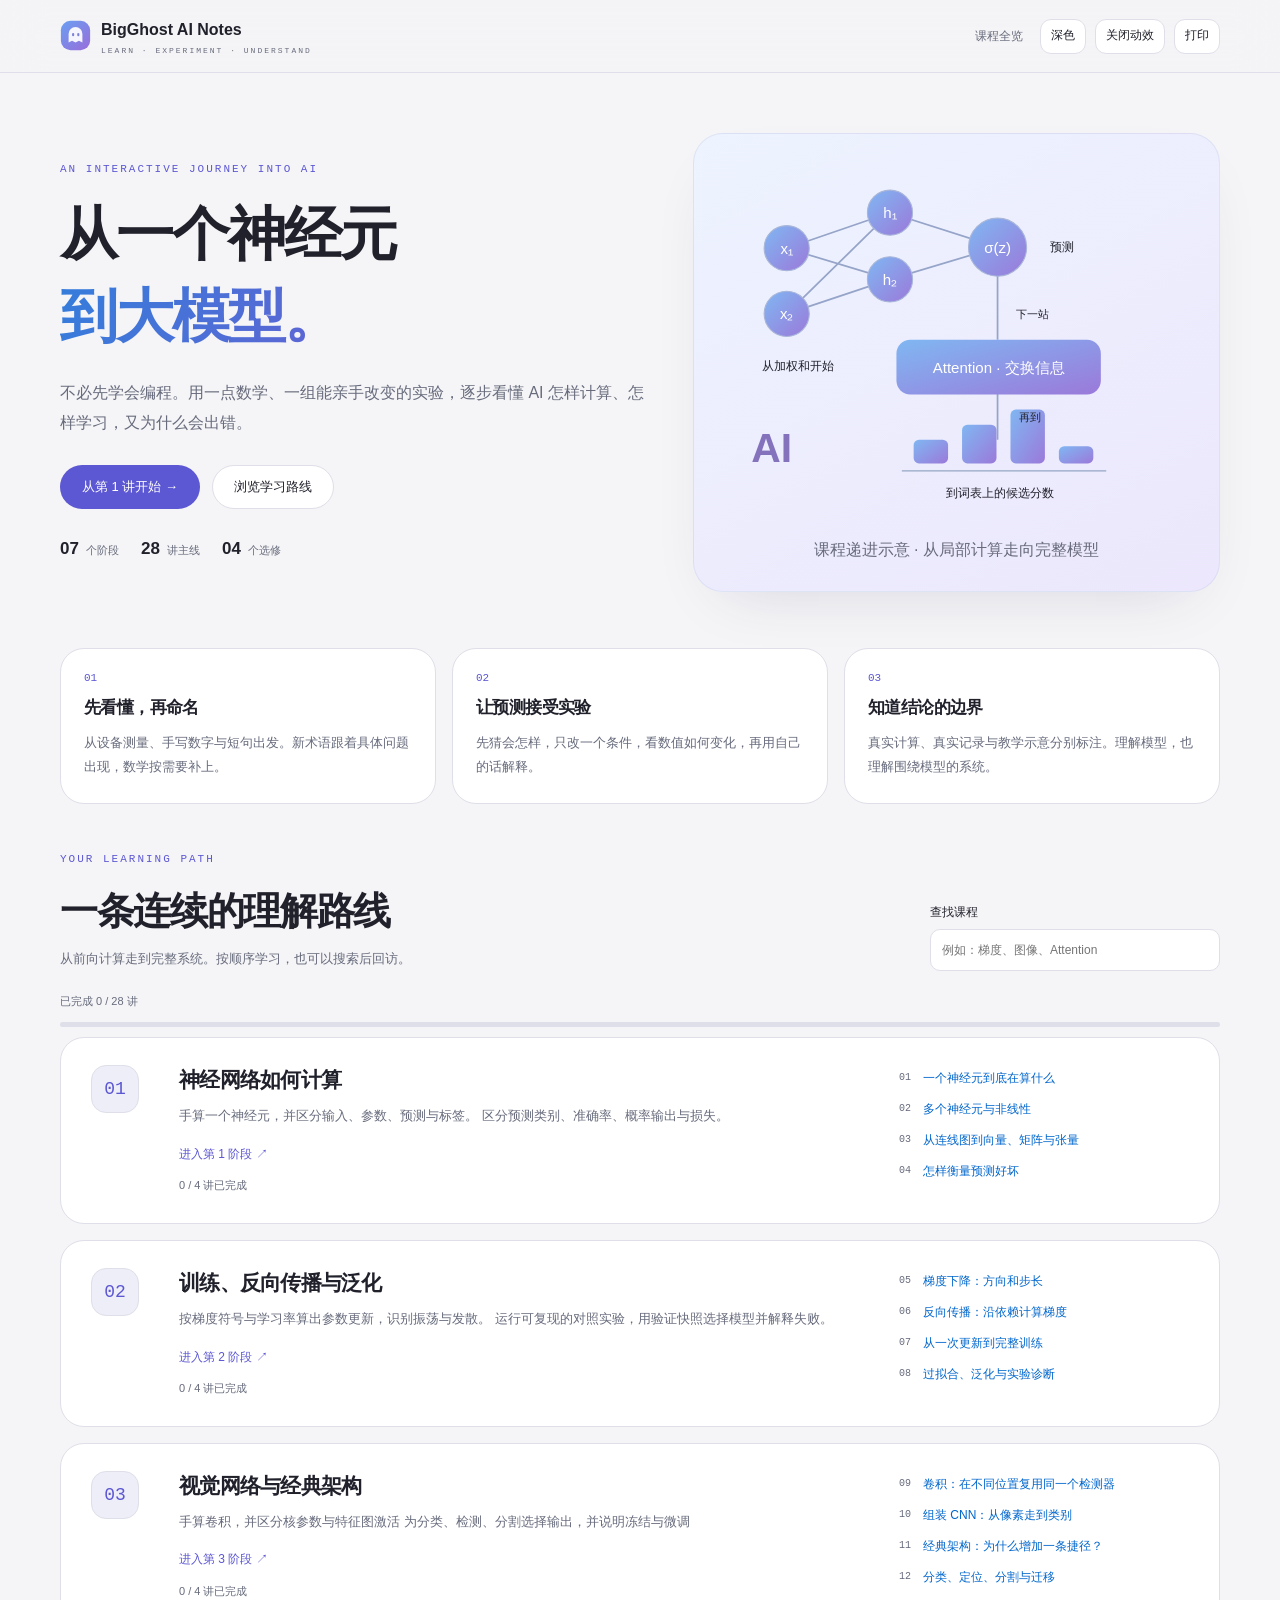
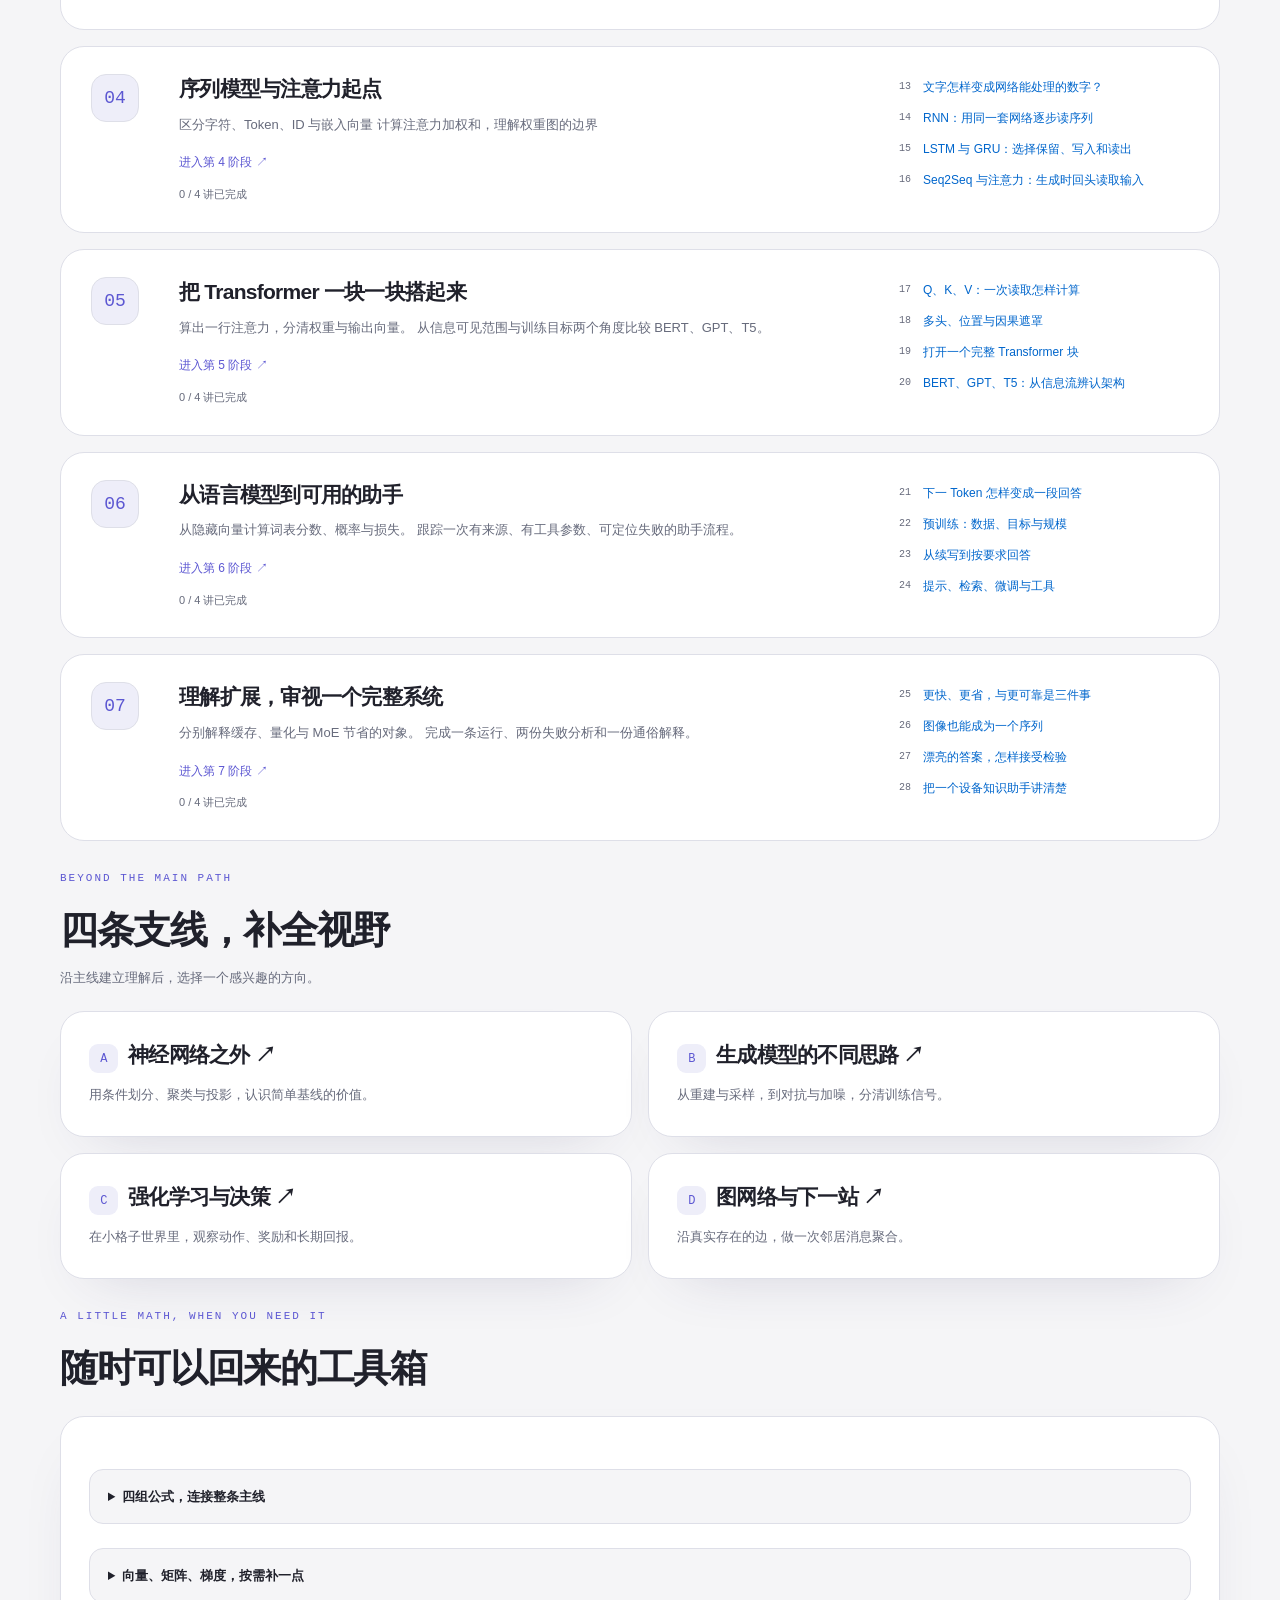
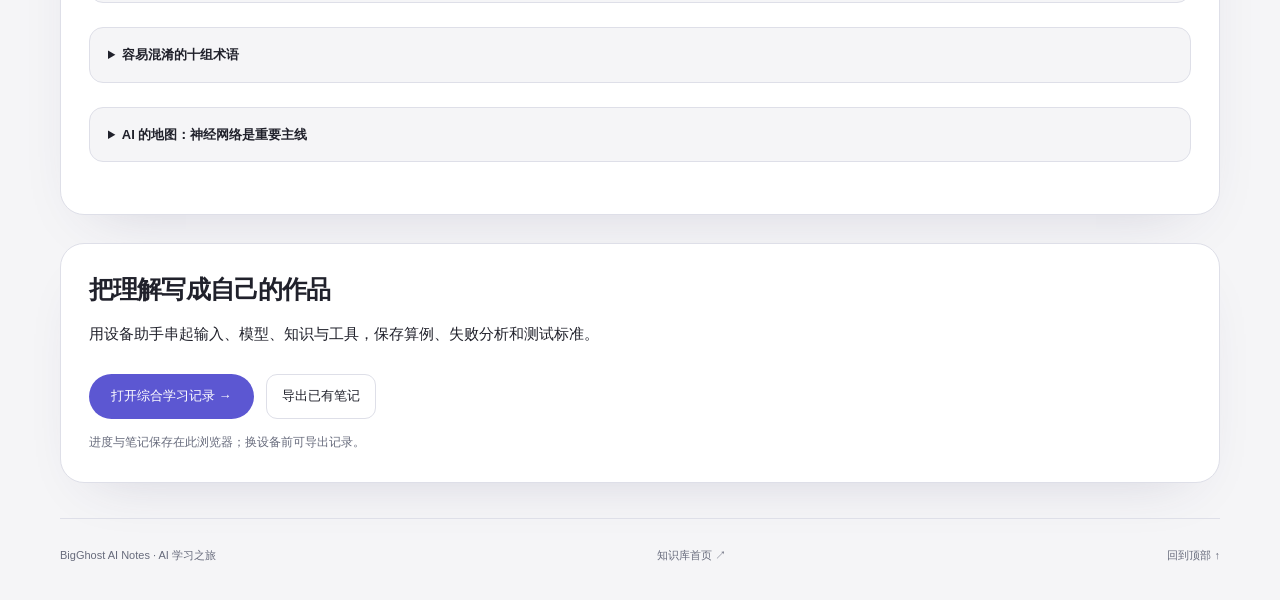
==== site/notes/ai-foundations/index.html @ 6ee287ab "AI foundation course update" ====
<!DOCTYPE html><html lang="zh-CN" data-theme="light" data-motion="on"><head><meta charset="utf-8"><meta name="viewport" content="width=device-width,initial-scale=1"><title>从一个神经元到大模型 · BigGhost AI Notes</title><meta name="description" content="7 个阶段、28 讲与四个选修。用可操作的数值实验，理解神经网络、训练、Transformer 和 AI 应用系统。"><meta name="theme-color" content="#f5f5f7"><link rel="icon" href="../../favicon.ico" sizes="16x16 32x32 48x48">
<link rel="icon" type="image/svg+xml" sizes="any" href="[data-uri]"><script>try{const s=localStorage.getItem('bigghost-note-ai-foundations-theme');document.documentElement.dataset.theme=s==='dark'||(!s&&matchMedia('(prefers-color-scheme: dark)').matches)?'dark':'light';document.documentElement.dataset.motion=localStorage.getItem('bigghost-note-ai-foundations-motion')==='off'||matchMedia('(prefers-reduced-motion: reduce)').matches?'off':'on';}catch(_){}</script><link rel="stylesheet" href="assets/course.css"></head><body id="top"><a class="skip" href="#main">跳转到主要内容</a><header class="topbar"><div class="wrap topinner"><a class="brand" href="../../index.html"><img src="../../favicon.svg" alt=""><span>BigGhost AI Notes<small>LEARN · EXPERIMENT · UNDERSTAND</small></span></a><div class="top-actions"><a href="index.html">课程全览</a><button data-theme-toggle>深色</button><button data-motion-toggle>关闭动效</button><button data-print>打印</button></div></div></header><main id="main" class="wrap"><section class="hero hero-home"><div><div class="eyebrow">AN INTERACTIVE JOURNEY INTO AI</div><h1><span>从一个神经元</span><span class="gradient">到大模型。</span></h1><p>不必先学会编程。用一点数学、一组能亲手改变的实验，逐步看懂 AI 怎样计算、怎样学习，又为什么会出错。</p><div class="hero-actions"><a class="button primary" data-resume href="stage-1.html#lesson-1">从第 1 讲开始 →</a><a class="button" href="#roadmap">浏览学习路线</a></div><div class="hero-meta"><span><b>07</b> 个阶段</span><span><b>28</b> 讲主线</span><span><b>04</b> 个选修</span></div></div><div class="hero-diagram"><svg viewBox="0 0 440 330" role="img" aria-labelledby="hero-network-title"><title id="hero-network-title">课程路线：从神经元计算，到注意力，再到词表输出</title><defs><linearGradient id="course-block-gradient" x1="0" y1="0" x2="1" y2="1"><stop stop-color="#80b7f2"/><stop offset="1" stop-color="#9b79da"/></linearGradient></defs><g stroke="#95a4c8" stroke-width="1.6" fill="none"><path d="M62 82L158 49M62 82L158 111M62 143L158 49M62 143L158 111M158 49L258 81M158 111L258 81M258 81V167M258 214V260"/></g><g fill="url(#course-block-gradient)" stroke="#a9b6d9"><circle cx="62" cy="82" r="21"/><circle cx="62" cy="143" r="21"/><circle cx="158" cy="49" r="21"/><circle cx="158" cy="111" r="21"/><circle cx="258" cy="81" r="27"/></g><g fill="#fff" font-size="14" text-anchor="middle"><text x="62" y="87">x₁</text><text x="62" y="148">x₂</text><text x="158" y="54">h₁</text><text x="158" y="116">h₂</text><text x="258" y="86">σ(z)</text></g><g fill="currentColor" font-size="11"><text x="39" y="195">从加权和开始</text><text x="307" y="85">预测</text></g><rect x="164" y="167" width="190" height="51" rx="13" fill="url(#course-block-gradient)"/><text x="259" y="198" text-anchor="middle" fill="#fff" font-size="14">Attention · 交换信息</text><g fill="url(#course-block-gradient)"><rect x="180" y="260" width="32" height="22" rx="5"/><rect x="225" y="246" width="32" height="36" rx="5"/><rect x="270" y="232" width="32" height="50" rx="5"/><rect x="315" y="266" width="32" height="16" rx="5"/></g><path d="M169 289h190" stroke="#96a7c5"/><text x="275" y="147" fill="currentColor" font-size="10">下一站</text><text x="278" y="243" fill="currentColor" font-size="10">再到</text><text x="260" y="313" text-anchor="middle" fill="currentColor" font-size="11">到词表上的候选分数</text><text x="29" y="281" fill="#8472bd" font-size="38" font-weight="600">AI</text></svg><p class="diagram-caption">课程递进示意 · 从局部计算走向完整模型</p></div></section><div class="orientation"><section class="card"><div class="num">01</div><h3>先看懂，再命名</h3><p>从设备测量、手写数字与短句出发。新术语跟着具体问题出现，数学按需要补上。</p></section><section class="card"><div class="num">02</div><h3>让预测接受实验</h3><p>先猜会怎样，只改一个条件，看数值如何变化，再用自己的话解释。</p></section><section class="card"><div class="num">03</div><h3>知道结论的边界</h3><p>真实计算、真实记录与教学示意分别标注。理解模型，也理解围绕模型的系统。</p></section></div><section id="roadmap"><div class="section-top"><div><div class="eyebrow">YOUR LEARNING PATH</div><h2>一条连续的理解路线</h2><p>从前向计算走到完整系统。按顺序学习，也可以搜索后回访。</p></div><label class="control">查找课程<input class="course-search" type="text" data-search placeholder="例如：梯度、图像、Attention" autocomplete="off"></label></div><div class="progress-text" data-progress-text>已完成 0 / 28 讲</div><div class="progress-track"><div class="progress-fill"></div></div><p class="small muted" data-search-status role="status"></p><div class="roadmap"><article class="stage-card" data-search="神经网络如何计算 神经网络把输入数字经过一系列带参数的运算变成预测。先看清它算了什么，才能理解它如何学习。这里用虚构设备的温度与振动指标贯穿四讲；所有设备样本都是教学数据，不表示真实异常规律。 一个神经元到底在算什么 把判断拆成乘法、加法和一个平滑函数，模型就不再是一个只有答案的黑盒。 多个神经元与非线性 隐藏层能把原坐标变成新的特征；非线性让这种组合获得单一直线没有的表达能力。 从连线图到向量、矩阵与张量 矩阵没有换掉神经元算法，只是把同类乘加运算排在一起。先检查形状，再计算数值。 怎样衡量预测好坏 准确率关心选对了多少次，损失还可以衡量离正确目标有多远。训练需要一个可计算的改进目标。"><div class="stage-number">01</div><div><h3><a href="stage-1.html">神经网络如何计算</a></h3><p>手算一个神经元，并区分输入、参数、预测与标签。 区分预测类别、准确率、概率输出与损失。</p><a class="stage-link" href="stage-1.html">进入第 1 阶段 ↗</a><div class="stage-status" data-stage-progress="1">0 / 4 讲已完成</div></div><ol class="stage-lessons"><li><a href="stage-1.html#lesson-1"><b>01</b><span>一个神经元到底在算什么</span></a></li><li><a href="stage-1.html#lesson-2"><b>02</b><span>多个神经元与非线性</span></a></li><li><a href="stage-1.html#lesson-3"><b>03</b><span>从连线图到向量、矩阵与张量</span></a></li><li><a href="stage-1.html#lesson-4"><b>04</b><span>怎样衡量预测好坏</span></a></li></ol></article><article class="stage-card" data-search="训练、反向传播与泛化 前向计算回答“模型如何预测”，训练回答“参数如何改变”。接下来先学方向与步长，再亲手核对反向传播，最后用真实的小网络训练观察：见过的数据变好了，新数据是否也变好？ 梯度下降：方向和步长 梯度描述当前位置的变化率，学习率决定走多远。朝着局部下降方向走，也可能因为步子太大而失败。 反向传播：沿依赖计算梯度 先保存一次前向账单，再保持参数不动，沿每条依赖乘局部导数；最后才统一更新。 从一次更新到完整训练 完整训练不仅是重复反传，还要事先分好数据、记录更新次数，并让验证只观察而不改变参数。 过拟合、泛化与实验诊断 训练成绩说明模型如何处理见过的数据；泛化需要新数据的证据。曲线帮助提出假设，控制变量帮助检验假设。"><div class="stage-number">02</div><div><h3><a href="stage-2.html">训练、反向传播与泛化</a></h3><p>按梯度符号与学习率算出参数更新，识别振荡与发散。 运行可复现的对照实验，用验证快照选择模型并解释失败。</p><a class="stage-link" href="stage-2.html">进入第 2 阶段 ↗</a><div class="stage-status" data-stage-progress="2">0 / 4 讲已完成</div></div><ol class="stage-lessons"><li><a href="stage-2.html#lesson-5"><b>05</b><span>梯度下降：方向和步长</span></a></li><li><a href="stage-2.html#lesson-6"><b>06</b><span>反向传播：沿依赖计算梯度</span></a></li><li><a href="stage-2.html#lesson-7"><b>07</b><span>从一次更新到完整训练</span></a></li><li><a href="stage-2.html#lesson-8"><b>08</b><span>过拟合、泛化与实验诊断</span></a></li></ol></article><article class="stage-card" data-search="视觉网络与经典架构 图像仍然是一组数字。卷积网络的特点，是在相邻位置之间建立局部连接，并在不同位置复用参数。从一个 3×3 窗口出发，沿着特征图、下采样和任务头，走到完整的视觉系统。 卷积：在不同位置复用同一个检测器 一个局部形状出现在左边或右边，需要重新学一套规则吗？卷积让同一个小窗口计算沿着图片移动。 组装 CNN：从像素走到类别 核能算出局部响应，但分类需要整条计算路线。先追踪每层的形状，再讨论网络是否学会识别。 经典架构：为什么增加一条捷径？ “更深”同时涉及表达能力、优化和泛化。残差连接先保留输入，再加上网络算出的一份修正。 分类、定位、分割与迁移 同一张图片可以回答不同问题。先确定答案的形式，才能决定标签、任务头和训练方式。"><div class="stage-number">03</div><div><h3><a href="stage-3.html">视觉网络与经典架构</a></h3><p>手算卷积，并区分核参数与特征图激活 为分类、检测、分割选择输出，并说明冻结与微调</p><a class="stage-link" href="stage-3.html">进入第 3 阶段 ↗</a><div class="stage-status" data-stage-progress="3">0 / 4 讲已完成</div></div><ol class="stage-lessons"><li><a href="stage-3.html#lesson-9"><b>09</b><span>卷积：在不同位置复用同一个检测器</span></a></li><li><a href="stage-3.html#lesson-10"><b>10</b><span>组装 CNN：从像素走到类别</span></a></li><li><a href="stage-3.html#lesson-11"><b>11</b><span>经典架构：为什么增加一条捷径？</span></a></li><li><a href="stage-3.html#lesson-12"><b>12</b><span>分类、定位、分割与迁移</span></a></li></ol></article><article class="stage-card" data-search="序列模型与注意力起点 从 Token 的查表开始，跟踪同一个网络怎样逐步读入序列，再通过门控制保留、写入与读出。最后亲手计算注意力的加权读取，为下一阶段的 Transformer 建立数值基础。 文字怎样变成网络能处理的数字？ 分成哪些片段、为片段编号、从表中取向量，是三个不同步骤。先把它们拆开，才能理解模型读到的究竟是什么。 RNN：用同一套网络逐步读序列 每来一个新输入，网络把它和已有状态一起计算。变化的是状态，复用的是同一组参数。 LSTM 与 GRU：选择保留、写入和读出 保留旧信息、加入新内容、暂不输出，是不同操作。门控用连续数值调节这些操作的强度。 Seq2Seq 与注意力：生成时回头读取输入 生成第一个位置和第三个位置时，可能需要不同的信息。注意力让当前步骤按一组权重读取源序列的表示。"><div class="stage-number">04</div><div><h3><a href="stage-4.html">序列模型与注意力起点</a></h3><p>区分字符、Token、ID 与嵌入向量 计算注意力加权和，理解权重图的边界</p><a class="stage-link" href="stage-4.html">进入第 4 阶段 ↗</a><div class="stage-status" data-stage-progress="4">0 / 4 讲已完成</div></div><ol class="stage-lessons"><li><a href="stage-4.html#lesson-13"><b>13</b><span>文字怎样变成网络能处理的数字？</span></a></li><li><a href="stage-4.html#lesson-14"><b>14</b><span>RNN：用同一套网络逐步读序列</span></a></li><li><a href="stage-4.html#lesson-15"><b>15</b><span>LSTM 与 GRU：选择保留、写入和读出</span></a></li><li><a href="stage-4.html#lesson-16"><b>16</b><span>Seq2Seq 与注意力：生成时回头读取输入</span></a></li></ol></article><article class="stage-card" data-search="把 Transformer 一块一块搭起来 注意力输出的是更新后的表示。沿着一条行向量，从查询、匹配和加权读取出发，补齐位置机制、遮罩、MLP、残差与归一化，最后辨认三类常见架构。所有小数组均为人工教学参数，浏览器确实执行运算，但它们没有经过语言训练。 Q、K、V：一次读取怎样计算 当前位置先决定各读多少，再汇总可见位置提供的内容。Q/K 负责匹配，V 提供内容。 多头、位置与因果遮罩 三种机制解决三件事：不同投影提供多组读取，位置机制提供顺序线索，遮罩限定信息权限。 打开一个完整 Transformer 块 本课固定使用 Pre-LN：先归一化，再进入子层；两条残差保留各自的原输入。 BERT、GPT、T5：从信息流辨认架构 网络怎样连接，与它被要求预测什么，是两个需要分别回答的问题。"><div class="stage-number">05</div><div><h3><a href="stage-5.html">把 Transformer 一块一块搭起来</a></h3><p>算出一行注意力，分清权重与输出向量。 从信息可见范围与训练目标两个角度比较 BERT、GPT、T5。</p><a class="stage-link" href="stage-5.html">进入第 5 阶段 ↗</a><div class="stage-status" data-stage-progress="5">0 / 4 讲已完成</div></div><ol class="stage-lessons"><li><a href="stage-5.html#lesson-17"><b>17</b><span>Q、K、V：一次读取怎样计算</span></a></li><li><a href="stage-5.html#lesson-18"><b>18</b><span>多头、位置与因果遮罩</span></a></li><li><a href="stage-5.html#lesson-19"><b>19</b><span>打开一个完整 Transformer 块</span></a></li><li><a href="stage-5.html#lesson-20"><b>20</b><span>BERT、GPT、T5：从信息流辨认架构</span></a></li></ol></article><article class="stage-card" data-search="从语言模型到可用的助手 网络顶端的向量怎样变成候选词？文本怎样成为训练标签？示范和偏好怎样改变模型？新手册与精确计算又从哪里进入系统？这四讲把参数学习、逐步生成和外部工具接起来，并在每条连接上检查信息来源。 下一 Token 怎样变成一段回答 输出头给词表打分；训练把原文错开一位作为目标，生成则把刚选出的 Token 接回前缀。 预训练：数据、目标与规模 参数量、独立数据、训练 Token 数和运算预算是不同的量。比较模型，需要先对齐任务与证据。 从续写到按要求回答 示范告诉模型怎样回答，偏好比较告诉模型哪段更合适；可验证反馈则用明确规则检查结果。 提示、检索、微调与工具 新资料进入上下文，训练改变参数，工具执行明确函数。一个可靠的流程必须追踪来源、单位和停止条件。"><div class="stage-number">06</div><div><h3><a href="stage-6.html">从语言模型到可用的助手</a></h3><p>从隐藏向量计算词表分数、概率与损失。 跟踪一次有来源、有工具参数、可定位失败的助手流程。</p><a class="stage-link" href="stage-6.html">进入第 6 阶段 ↗</a><div class="stage-status" data-stage-progress="6">0 / 4 讲已完成</div></div><ol class="stage-lessons"><li><a href="stage-6.html#lesson-21"><b>21</b><span>下一 Token 怎样变成一段回答</span></a></li><li><a href="stage-6.html#lesson-22"><b>22</b><span>预训练：数据、目标与规模</span></a></li><li><a href="stage-6.html#lesson-23"><b>23</b><span>从续写到按要求回答</span></a></li><li><a href="stage-6.html#lesson-24"><b>24</b><span>提示、检索、微调与工具</span></a></li></ol></article><article class="stage-card" data-search="理解扩展，审视一个完整系统 到这里，我们已经能从输入追到生成。现在用同一条主线读懂缓存、量化、专家与多模态，再把设备助手变成可以检查的实验对象。 更快、更省，与更可靠是三件事 缓存减少重复工作，量化减少数字存储，稀疏专家减少参与的分支。它们改变的对象不同，也都有成本。 图像也能成为一个序列 图像切块、图文匹配和看图回答是三种不同机制。把表示的来源追清楚，就能把语言主线迁移到多模态。 漂亮的答案，怎样接受检验 先规定任务和通过条件，再看结果。把错误拆到具体题目和具体环节，才知道下一步该改什么。 把一个设备知识助手讲清楚 把组件放回整体：搭一条数据流，算一条真实日志，注入一个故障，再用自己的语言解释。"><div class="stage-number">07</div><div><h3><a href="stage-7.html">理解扩展，审视一个完整系统</a></h3><p>分别解释缓存、量化与 MoE 节省的对象。 完成一条运行、两份失败分析和一份通俗解释。</p><a class="stage-link" href="stage-7.html">进入第 7 阶段 ↗</a><div class="stage-status" data-stage-progress="7">0 / 4 讲已完成</div></div><ol class="stage-lessons"><li><a href="stage-7.html#lesson-25"><b>25</b><span>更快、更省，与更可靠是三件事</span></a></li><li><a href="stage-7.html#lesson-26"><b>26</b><span>图像也能成为一个序列</span></a></li><li><a href="stage-7.html#lesson-27"><b>27</b><span>漂亮的答案，怎样接受检验</span></a></li><li><a href="stage-7.html#lesson-28"><b>28</b><span>把一个设备知识助手讲清楚</span></a></li></ol></article></div></section><section id="electives"><div class="section-top"><div><div class="eyebrow">BEYOND THE MAIN PATH</div><h2>四条支线，补全视野</h2><p>沿主线建立理解后，选择一个感兴趣的方向。</p></div></div><div class="elective-grid"><a class="card" href="electives.html#elective-a"><h3><span class="number-badge">A</span>神经网络之外 ↗</h3><p>用条件划分、聚类与投影，认识简单基线的价值。</p></a><a class="card" href="electives.html#elective-b"><h3><span class="number-badge">B</span>生成模型的不同思路 ↗</h3><p>从重建与采样，到对抗与加噪，分清训练信号。</p></a><a class="card" href="electives.html#elective-c"><h3><span class="number-badge">C</span>强化学习与决策 ↗</h3><p>在小格子世界里，观察动作、奖励和长期回报。</p></a><a class="card" href="electives.html#elective-d"><h3><span class="number-badge">D</span>图网络与下一站 ↗</h3><p>沿真实存在的边，做一次邻居消息聚合。</p></a></div></section><section id="toolbox"><div class="section-top"><div><div class="eyebrow">A LITTLE MATH, WHEN YOU NEED IT</div><h2>随时可以回来的工具箱</h2></div></div><div class="card"><details class="math-details"><summary>四组公式，连接整条主线</summary><div class="details-body"><p><strong>神经元：</strong><code>z=w·x+b，a=φ(z)</code>。乘权重、相加、加偏置，再经过激活。<a href="stage-1.html#lesson-1">回到第 1 讲</a></p><p><strong>损失：</strong>回归可用 <code>(预测−目标)²</code>；分类可用 <code>−ln p(正确类别)</code>。把误差变成能优化的数。<a href="stage-1.html#lesson-4">回到第 4 讲</a></p><p><strong>学习：</strong><code>参数 ← 参数 − 学习率 × 梯度</code>。梯度说局部变化方向，学习率控制走多远。<a href="stage-2.html#lesson-5">回到第 5 讲</a></p><p><strong>注意力：</strong><code>A=softmax(QKᵀ/√dₖ+M)，Y=AV</code>。逐行匹配，屏蔽禁止位置，再汇总 Value。<a href="stage-5.html#lesson-17">回到第 17 讲</a></p></div></details><details class="math-details"><summary>向量、矩阵、梯度，按需补一点</summary><div class="details-body"><p>向量先理解为一排数；矩阵是一张数字表。课程约定每行一条样本、每列一个特征。矩阵乘法的一项，是左边一行与右边一列逐项相乘后相加。</p><p>导数回答“输入小变一点，输出大约变多少”；多个参数各有一个变化率，合在一起是梯度。链式法则把沿路径的局部变化率相乘，多条路径的贡献相加。</p><p>指数让数变正，softmax 再除以总和；对数将乘法关系变成加法关系。分类损失先抓住“给正确答案的概率越低，惩罚越大”，无需先背完整推导。</p></div></details><details class="math-details"><summary>容易混淆的十组术语</summary><div class="details-body"><div class="table-wrap"><table><thead><tr><th>术语</th><th>怎样区分</th></tr></thead><tbody><tr><th>参数 / 激活</th><td>参数描述计算规则；激活来自这条输入在当前规则下的结果。</td></tr><tr><th>架构 / 训练目标</th><td>架构组织计算；目标规定模型要从数据中学什么。</td></tr><tr><th>梯度 / 更新量</th><td>反传计算梯度；优化器结合学习率与状态决定更新。</td></tr><tr><th>训练 / 推理</th><td>训练改变参数；普通推理用当前参数计算。</td></tr><tr><th>batch / step / epoch</th><td>一批样本 / 一次参数更新 / 一轮遍历训练集。</td></tr><tr><th>Token / ID / Embedding</th><td>切分后的单位 / 词表编号 / 查得的向量表示。</td></tr><tr><th>logit / 概率 / 类别</th><td>任意分数 / 归一化输出 / 按规则选出的离散结果。</td></tr><tr><th>LayerNorm / softmax</th><td>前者调整表示的尺度，后者常把分数归一化为分布。</td></tr><tr><th>参数量 / 上下文长度</th><td>可调数字的数量 / 一次输入能够处理的位置数量。</td></tr><tr><th>RAG / 微调 / Agent</th><td>外部资料进入上下文 / 用数据更新参数 / 组织调用与反馈的系统。</td></tr></tbody></table></div></div></details><details class="math-details"><summary>AI 的地图：神经网络是重要主线</summary><div class="details-body"><p>人工智能研究让机器完成感知、推理、规划和行动等任务，包含规则与搜索等路线。机器学习通过数据改善系统；深度学习以多层网络学习表示。树模型、搜索和规则系统仍可与网络组合。</p><p>监督学习使用外部给定标签；自监督从数据构造目标，例如错开一位的下一词预测；无监督也可以有聚类或重建的优化目标；强化学习从与环境交互得到的回报学习决策。它们是学习信号的区别，不是互斥的应用排行榜。</p><div class="flow"><span>架构：CNN / Transformer</span><span>训练：预训练 / SFT / DPO</span><span>系统：RAG / 工具 / Agent</span></div><p>同一个系统可以同时采用这些不同层面的设计。</p></div></details></div></section><section class="card" style="margin-top:28px"><h2 style="font-size:25px">把理解写成自己的作品</h2><p style="margin-top:12px">用设备助手串起输入、模型、知识与工具，保存算例、失败分析和测试标准。</p><div class="hero-actions"><a class="button primary" href="workbook.html">打开综合学习记录 →</a><button data-export>导出已有笔记</button></div><p class="small muted" style="margin-top:12px" data-storage-status>进度与笔记保存在此浏览器；换设备或清理浏览器前，请导出记录。</p></section><footer class="footer"><span>BigGhost AI Notes · AI 学习之旅</span><a href="../../index.html">知识库首页 ↗</a><a href="#top">回到顶部 ↑</a></footer></main><script src="assets/course.js" defer></script></body></html>
---- site/notes/ai-foundations/assets/course.css ----
:root{color-scheme:light;--bg:#f5f5f7;--surface:#fff;--ink:#20212b;--muted:#676b7c;--line:#dedfe8;--accent:#5c57d2;--blue:#0066cc;--soft:#eeeef9;--glass:#f5f5f7e8;--shadow:0 24px 60px -34px #36306035;--good:#226846;--warn:#925210;--mono:ui-monospace,SFMono-Regular,Menlo,Consolas,monospace}
html[data-theme=dark]{color-scheme:dark;--bg:#0c0e16;--surface:#171b28;--ink:#f0f1f8;--muted:#a5aabd;--line:#2c3041;--accent:#b2a4ff;--blue:#80b6ff;--soft:#24283e;--glass:#0c0e16e8;--shadow:0 24px 60px -30px #0008;--good:#97d9b4;--warn:#ffca96}
*{box-sizing:border-box}html{scroll-behavior:smooth;scroll-padding-top:98px}body{margin:0;background:var(--bg);color:var(--ink);font:15px/1.9 -apple-system,BlinkMacSystemFont,"PingFang SC","Microsoft YaHei",sans-serif;-webkit-font-smoothing:antialiased}a{color:var(--blue);text-underline-offset:4px}button,input,select,textarea{font:inherit;color:inherit;max-width:100%}button,summary,select{cursor:pointer}button,a,input,select,textarea,summary{-webkit-tap-highlight-color:transparent}button:focus-visible,a:focus-visible,input:focus-visible,select:focus-visible,textarea:focus-visible,summary:focus-visible{outline:3px solid #8298f4;outline-offset:4px}h1,h2,h3,h4{line-height:1.42;letter-spacing:-.035em}h1,h2,h3,h4,p{margin:0}h1{font-size:clamp(38px,4.5vw,64px);font-weight:700}h2{font-size:clamp(27px,3vw,38px)}h3{font-size:21px}h4{font-size:17px}p+p{margin-top:15px}ul,ol{padding-left:23px}li+li{margin-top:7px}li::marker{color:var(--accent)}[hidden]{display:none!important}::selection{background:#a9a5ff55}code{font: .9em/1.7 var(--mono);overflow-wrap:anywhere;background:var(--soft);padding:3px 6px;border-radius:5px}pre{white-space:pre-wrap;overflow-wrap:anywhere;background:var(--soft);padding:16px;border-radius:14px;font:13px/1.8 var(--mono)}svg{max-width:100%;height:auto}svg text{font-family:inherit}canvas{max-width:100%;height:auto}label{cursor:pointer}input[type=range]{accent-color:var(--accent);width:160px;max-width:100%}input[type=checkbox],input[type=radio]{accent-color:var(--accent)}select,input[type=number],input[type=text],textarea{border:1px solid var(--line);background:var(--surface);border-radius:10px;padding:8px 11px;min-height:42px}textarea{display:block;width:100%;resize:vertical;min-height:125px}button,.button{display:inline-flex;align-items:center;justify-content:center;gap:7px;min-height:42px;padding:8px 15px;border-radius:11px;border:1px solid var(--line);background:var(--surface);text-decoration:none;font-size:13px;line-height:1.6;transition:background .2s,transform .2s;color:var(--ink)}button:hover,.button:hover{background:var(--soft)}button:disabled{opacity:.5;cursor:default}.button.primary,button.primary{background:var(--accent);color:#fff;border-color:transparent}html[data-theme=dark] .button.primary,html[data-theme=dark] button.primary{color:#171328}button[aria-pressed=true]{border-color:var(--accent);background:var(--soft);color:var(--accent)}.skip{position:fixed;top:-90px;left:16px;z-index:50;background:var(--surface);padding:12px 20px;border-radius:10px}.skip:focus{top:8px}.wrap{width:min(1160px,calc(100% - 72px));margin:auto}.topbar{position:sticky;top:0;z-index:30;background:var(--glass);backdrop-filter:blur(20px);border-bottom:1px solid var(--line)}.topinner{min-height:72px;display:flex;align-items:center;justify-content:space-between;gap:20px}.brand{display:flex;gap:10px;align-items:center;color:var(--ink);text-decoration:none;font-weight:700;font-size:16px}.brand img{width:31px;height:31px}.brand small{display:block;font:8px/1.5 var(--mono);letter-spacing:2px;color:var(--muted)}.top-actions{display:flex;gap:9px;align-items:center}.top-actions>a{font-size:12px;text-decoration:none;color:var(--muted);margin-right:8px}.top-actions button{min-height:35px;padding:5px 10px;font-size:12px}.eyebrow{font:11px/1.7 var(--mono);letter-spacing:2px;color:var(--accent);text-transform:uppercase;margin-bottom:16px}.gradient{background:linear-gradient(115deg,#347ddb,#7657cf 75%);color:transparent;background-clip:text;-webkit-background-clip:text}html[data-theme=dark] .gradient{background-image:linear-gradient(115deg,#91c1ff,#c0a6ff)}.hero{padding:60px 0 44px}.hero p{color:var(--muted);max-width:640px;margin-top:20px;font-size:16px}.hero-home{display:grid;grid-template-columns:1.12fr 1fr;align-items:center;gap:42px;min-height:465px}.hero-home h1 span{display:block}.hero-actions{display:flex;gap:12px;flex-wrap:wrap;margin-top:26px}.hero-actions .button{border-radius:99px;padding:11px 21px}.hero-meta{display:flex;gap:22px;font-size:11px;color:var(--muted);margin-top:24px}.hero-meta b{font-size:17px;color:var(--ink);margin-right:4px}.hero-diagram{background:linear-gradient(150deg,#edf3ff,#ece7fc);padding:26px;border-radius:30px;border:1px solid #b8c4e050;box-shadow:var(--shadow)}html[data-theme=dark] .hero-diagram{background:linear-gradient(150deg,#192940,#29223e)}.hero-diagram svg{display:block;width:100%}.diagram-caption{font-size:11px;color:var(--muted);text-align:center;margin-top:12px}.section-top{display:flex;align-items:end;justify-content:space-between;gap:20px;margin:28px 0 20px}.section-top p{font-size:13px;color:var(--muted);margin-top:8px}.card{background:var(--surface);border:1px solid var(--line);border-radius:24px;padding:28px;box-shadow:var(--shadow)}.orientation{display:grid;grid-template-columns:1fr 1fr 1fr;gap:16px;margin:12px 0 46px}.orientation .card{padding:23px;box-shadow:none}.orientation .num{color:var(--accent);font:11px var(--mono);margin-bottom:12px}.orientation h3{font-size:17px}.orientation p{font-size:13px;color:var(--muted);margin-top:10px}.roadmap{display:grid;gap:16px}.stage-card{display:grid;grid-template-columns:64px minmax(0,1fr) 290px;gap:24px;align-items:start;padding:27px 30px;background:var(--surface);border:1px solid var(--line);border-radius:24px}.stage-number{height:48px;width:48px;background:var(--soft);border:1px solid var(--line);border-radius:15px;display:grid;place-items:center;color:var(--accent);font:18px var(--mono)}.stage-card h3 a{color:var(--ink);text-decoration:none}.stage-card h3 a:hover{color:var(--accent)}.stage-card p{color:var(--muted);font-size:13px;margin-top:9px}.stage-card .stage-lessons{margin:0;padding:0;list-style:none}.stage-lessons li+li{margin-top:4px}.stage-lessons a{display:flex;gap:12px;font-size:12px;text-decoration:none;line-height:1.75;padding:3px 0}.stage-lessons b{font:10px/2 var(--mono);color:var(--muted)}.stage-card .stage-link{display:inline-block;margin-top:14px;font-size:12px;text-decoration:none;color:var(--accent)}.stage-status{font-size:11px;color:var(--muted);margin-top:8px}.course-search{display:block;width:290px}.empty-search{padding:30px;text-align:center}.shell{width:min(1400px,calc(100% - 64px));margin:auto;display:grid;grid-template-columns:210px minmax(0,1fr);gap:38px}.side{position:sticky;top:103px;align-self:start;max-height:calc(100vh - 125px);overflow:auto;padding:24px 12px 20px 0;font-size:12px}.side-label{color:var(--muted);font:10px var(--mono);letter-spacing:2px;margin-bottom:15px}.side nav a{display:block;text-decoration:none;color:var(--muted);padding:10px 12px;border-left:2px solid transparent;border-radius:0 9px 9px 0;line-height:1.6}.side nav a.current{color:var(--accent);background:var(--soft);border-left-color:var(--accent)}.side nav small{font:10px var(--mono);margin-right:6px}.side .lesson-nav{padding:0 0 12px 10px}.side .lesson-nav a{font-size:11px;padding:7px 9px}.side .lesson-nav a.active{color:var(--accent);font-weight:650}.sidenote{color:var(--muted);border-top:1px solid var(--line);padding-top:19px;margin-top:20px;font-size:11px}.sidenote p+p{margin-top:8px}.progress-track{height:5px;border-radius:5px;background:var(--line);margin:10px 0;overflow:hidden}.progress-fill{height:100%;background:linear-gradient(90deg,#5395e8,#936add);width:0}.progress-text{font-size:11px;color:var(--muted)}main{min-width:0}.stage-hero{padding:48px 0 33px}.stage-hero h1{font-size:clamp(34px,3.6vw,49px);max-width:800px}.stage-hero .lead{margin-top:18px;color:var(--muted);max-width:750px;font-size:15px}.breadcrumb{display:flex;gap:9px;flex-wrap:wrap;font-size:11px;color:var(--muted);margin-bottom:22px}.breadcrumb a{text-decoration:none}.stage-overview{display:grid;grid-template-columns:1.25fr 1fr;gap:24px;margin:18px 0 40px}.stage-overview .card{padding:23px;box-shadow:none}.stage-overview h2{font-size:17px}.stage-overview ul{margin:12px 0 0;font-size:13px}.stage-overview p{font-size:13px;color:var(--muted);margin-top:12px}.lesson{margin:0 0 32px;background:var(--surface);border:1px solid var(--line);border-radius:24px;padding:36px;box-shadow:var(--shadow);scroll-margin-top:94px}.lesson-header{padding-bottom:24px;border-bottom:1px solid var(--line);margin-bottom:26px}.lesson-header .eyebrow{margin-bottom:9px}.lesson-header p{margin-top:13px;color:var(--muted);font-size:16px}.lesson-part{margin-top:25px}.lesson-part h3{font-size:19px;margin-bottom:12px}.lesson-part p,.lesson-part li{line-height:1.95}.lesson-part>:last-child{margin-bottom:0}.callout{border-left:3px solid var(--accent);background:var(--soft);padding:16px 19px;border-radius:0 13px 13px 0;margin:19px 0;font-size:14px}.callout>:last-child{margin-bottom:0}.flow{display:flex;flex-wrap:wrap;gap:8px;align-items:center;margin:20px 0;font-size:12px}.flow>span{padding:10px 13px;background:var(--soft);border:1px solid var(--line);border-radius:10px}.flow>span+span:before{content:'→';margin-right:10px;color:var(--accent)}.formula{padding:16px 20px;border:1px solid var(--line);background:var(--soft);border-radius:13px;margin:16px 0;overflow-wrap:anywhere;font-family:var(--mono);font-size:14px}.formula code{background:none}.math-details,.explore-details{border:1px solid var(--line);border-radius:14px;margin:24px 0;background:var(--bg)}summary{padding:15px 18px;font-weight:600;font-size:13px;line-height:1.8}.details-body{padding:0 19px 18px;font-size:14px}.details-body>:last-child{margin-bottom:0}.table-wrap{overflow-x:auto;margin:18px 0;border:1px solid var(--line);border-radius:13px}table{width:100%;border-collapse:collapse;font-size:13px;text-align:left}th,td{padding:11px 14px;border-bottom:1px solid var(--line);vertical-align:top}th{font-weight:600;background:var(--soft)}tr:last-child td{border-bottom:0}.lab-box{margin:28px 0;border:1px solid var(--line);border-radius:20px;overflow:clip;background:var(--bg)}.lab-heading{padding:22px 24px;border-bottom:1px solid var(--line);background:var(--soft)}.lab-heading .eyebrow{font-size:10px;margin-bottom:6px}.lab-heading h3{font-size:20px}.lab-heading p{font-size:12px;color:var(--muted);margin-top:9px}.lab-task{padding:16px 24px 0;font-size:13px;color:var(--accent);font-weight:550}.lab{padding:20px 24px 24px;min-width:0}.lab h4{margin:16px 0 10px}.lab-output{margin-top:18px}.lab .controls{margin-bottom:17px}.controls{display:flex;gap:14px;align-items:end;flex-wrap:wrap}.control{display:grid;gap:5px;font-size:12px;min-width:0}.controls>label{font-size:12px}.controls .control{flex:0 1 auto}.readout{padding:15px 18px;background:var(--surface);border:1px solid var(--line);border-radius:13px;font-family:var(--mono);font-size:14px;margin:15px 0;overflow-wrap:anywhere}.stats{display:grid;grid-template-columns:repeat(auto-fit,minmax(min(145px,100%),1fr));gap:12px;margin:16px 0}.stat{background:var(--surface);border:1px solid var(--line);border-radius:12px;padding:13px;font-size:13px;min-width:0}.stat b,.stat strong{display:block;color:var(--accent);font-size:21px}.plot{display:block;max-width:100%;width:100%;background:var(--surface);border-radius:14px;border:1px solid var(--line)}.lab-explanation{font-size:12px;border-top:1px solid var(--line);padding:17px 24px;color:var(--muted)}.lab-explanation summary{padding:0}.lab-explanation .details-body{padding:13px 0 0}.lab-explanation p+p{margin-top:9px}.token{display:inline-block;padding:5px 9px;border:1px solid var(--line);border-radius:8px;background:var(--surface);margin:3px;font:12px var(--mono)}.matrix{font-family:var(--mono);display:grid;gap:5px}.quiz{margin-top:26px;padding-top:23px;border-top:1px solid var(--line)}.quiz h3{font-size:18px;margin-bottom:16px}.quiz fieldset{border:0;padding:0;margin:0 0 22px;min-width:0}.quiz legend{font-size:14px;font-weight:550;margin-bottom:10px}.quiz .quiz-option{display:flex;gap:10px;align-items:baseline;font-size:13px;border:1px solid var(--line);border-radius:10px;padding:9px 13px;margin-bottom:7px;background:var(--bg)}.quiz-option input{flex:none}.quiz-feedback{font-size:13px;min-height:0;margin-top:10px}.quiz-feedback:not(:empty){padding:12px 16px;border-radius:10px;background:var(--soft)}.quiz-feedback.correct{color:var(--good)}.quiz-answer{font-size:12px;margin-top:10px;color:var(--muted)}.quiz-answer summary{padding:6px 0;font-weight:400}.lesson-end{margin-top:22px;padding-top:20px;border-top:1px solid var(--line);display:flex;gap:20px;align-items:center;justify-content:space-between}.lesson-end p{font-size:12px;color:var(--muted);flex:1}.lesson-end button{flex:none}.checkpoint{margin-bottom:30px}.checkpoint h2{font-size:25px;margin-bottom:15px}.checkpoint p{margin-bottom:14px}.checkpoint textarea{margin:13px 0}.save-status{font-size:11px;color:var(--muted);min-height:20px}.source-list{padding:0;list-style:none}.source-list li{padding:13px 0;border-bottom:1px solid var(--line)}.source-list li:last-child{border:0}.source-list a{font-size:13px}.source-list p{font-size:12px;color:var(--muted);margin:4px 0 0}.page-nav{display:flex;justify-content:space-between;gap:15px;margin:35px 0}.page-nav a{font-size:13px;text-decoration:none}.footer{padding:26px 0 35px;margin-top:35px;border-top:1px solid var(--line);color:var(--muted);font-size:11px;display:flex;gap:20px;justify-content:space-between}.footer a{color:var(--muted);text-decoration:none}.mobile-nav{display:none}.muted{color:var(--muted)}.small{font-size:12px}.print-only{display:none}.legend{display:flex;gap:14px;flex-wrap:wrap;font-size:11px;color:var(--muted);margin-top:13px}.legend span:before{content:'●';color:var(--blue);margin-right:5px}.legend span:nth-child(2):before{content:'◆';color:var(--accent)}.legend span:nth-child(3):before{content:'□';color:var(--warn)}.lab svg text{fill:var(--ink)}.elective-grid{display:grid;grid-template-columns:1fr 1fr;gap:16px}.elective-grid a{color:var(--ink);text-decoration:none}.elective-grid p{font-size:13px;color:var(--muted);margin-top:10px}.pixel-grid{display:grid;grid-template-columns:repeat(8,1fr);gap:3px;width:256px;max-width:100%;touch-action:none}.pixel-grid button{border-radius:3px;padding:0;min-height:0;aspect-ratio:1}.mini-grid{display:grid;grid-template-columns:repeat(4,1fr);gap:4px;width:220px;max-width:100%}.mini-grid button{min-height:0;aspect-ratio:1;padding:0;border-radius:5px}.workbook label{display:block;font-size:13px;font-weight:600;margin:18px 0 9px}.workbook textarea{font-weight:400}.workbook .controls{margin-top:20px}.workbook .controls label{margin:0}.number-badge{display:inline-grid;place-items:center;background:var(--soft);color:var(--accent);width:29px;height:29px;border-radius:9px;font:12px var(--mono);margin-right:10px}
@media(max-width:1050px){.shell{grid-template-columns:175px minmax(0,1fr);gap:25px;width:calc(100% - 44px)}.lesson{padding:27px}.stage-card{grid-template-columns:48px minmax(0,1fr);gap:20px}.stage-card .stage-lessons{grid-column:2}.hero-home{gap:25px}.hero-diagram{padding:18px}}
@media(max-width:800px){.wrap{width:calc(100% - 40px)}.shell{display:block;width:calc(100% - 40px)}.side{display:none}.mobile-nav{display:block;margin-top:22px}.mobile-nav summary{background:var(--surface);border:1px solid var(--line);border-radius:12px}.mobile-nav nav{display:grid;gap:3px;padding:12px;border:1px solid var(--line);border-radius:12px;margin-top:6px}.mobile-nav a{font-size:12px;text-decoration:none;padding:6px}.hero-home{grid-template-columns:1.1fr .9fr}.hero-home h1{font-size:42px}.orientation{gap:10px}.orientation .card{padding:18px}.stage-hero{padding-top:28px}.stage-overview{margin-bottom:25px}.hero{padding-top:40px}.course-search{width:220px}}
@media(max-width:600px){body{font-size:14px}.wrap,.shell{width:calc(100% - 28px)}.topinner{min-height:65px;gap:8px}.brand{font-size:13px;gap:8px}.brand img{width:28px;height:28px}.brand small{font-size:7px;letter-spacing:1.2px}.top-actions{gap:6px}.top-actions>a{display:none}.top-actions button{font-size:11px;padding:4px 8px}.hero-home{display:block;min-height:0}.hero-home h1{font-size:43px;letter-spacing:-2px}.hero p{font-size:14px}.hero-diagram{margin-top:30px;padding:15px 25px;border-radius:24px}.hero-diagram svg{max-height:260px}.hero-meta{gap:18px}.orientation{grid-template-columns:1fr;margin-bottom:28px}.orientation .card{padding:20px}.orientation .num{float:left;margin:4px 13px 0 0}.orientation p{margin-left:30px;margin-top:7px}.section-top{display:block}.course-search{width:100%;margin-top:16px}.stage-card{padding:22px 18px;gap:12px;grid-template-columns:37px minmax(0,1fr);border-radius:20px}.stage-number{width:34px;height:34px;font-size:14px;border-radius:11px}.stage-card h3{font-size:20px}.stage-card .stage-lessons{grid-column:1/-1;padding-top:12px;border-top:1px solid var(--line)}.stage-card p{font-size:12px}.stage-lessons a{padding:5px 0}.stage-overview{grid-template-columns:1fr;gap:12px}.stage-hero h1{font-size:34px}.stage-hero .lead{font-size:14px}.lesson{padding:24px 18px;border-radius:20px;margin-bottom:22px}.lesson h2{font-size:27px}.lesson-header p{font-size:14px}.lesson-part h3{font-size:18px}.lesson-part{margin-top:22px}.lab-heading,.lab{padding:18px 14px}.lab-task{padding:14px 14px 0}.lab-heading h3{font-size:18px}.lab-explanation{padding:15px 14px}.controls{gap:12px}.controls input[type=range]{width:130px}.controls .control{flex:1 1 120px}.controls select{width:100%}.readout{padding:12px;font-size:12px}.stats{grid-template-columns:repeat(2,minmax(0,1fr))}.stat{padding:10px;font-size:12px}.stat strong,.stat b{font-size:18px}.lab-box{border-radius:15px}.lesson-end{align-items:start;flex-direction:column;gap:12px}.card{padding:22px;border-radius:20px}.elective-grid{grid-template-columns:1fr}.flow{gap:6px}.flow>span{padding:8px 10px;font-size:11px}th,td{padding:9px 10px;font-size:12px}.footer{font-size:10px;gap:10px}.page-nav a{font-size:12px}.formula{font-size:12px;padding:13px}.hero-actions .button{font-size:12px;padding:10px 17px}}
@media(prefers-reduced-motion:reduce){html{scroll-behavior:auto}*,*:before,*:after{animation:none!important;transition:none!important}}
html[data-motion=off]{scroll-behavior:auto}html[data-motion=off] *,html[data-motion=off] *:before,html[data-motion=off] *:after{animation:none!important;transition:none!important}
@media print{ :root,html[data-theme=dark]{color-scheme:light;--bg:#fff;--surface:#fff;--ink:#1d1d1f;--muted:#555;--line:#ccc;--accent:#5844a1;--blue:#145da4;--soft:#f1f1f6;--good:#245f43;--warn:#83501f}body{font-size:10pt;line-height:1.7;background:#fff}.topbar,.side,.mobile-nav,.skip,.hero-actions,.course-search,.page-nav,.lesson-end button,.controls,.quiz button,.quiz-feedback,.workbook button,.lab button[data-action],.save-status{display:none!important}.wrap,.shell{display:block;width:100%;max-width:none}.hero{padding:15px 0}.hero-home{display:block;min-height:0}.hero-home h1,h1{font-size:29pt}.hero-diagram{width:350px;margin-top:20px;break-inside:avoid}.hero-meta{margin-top:15px}.stage-hero{padding:0 0 20px}.stage-hero h1{font-size:27pt}.stage-overview{display:block;margin-bottom:20px}.stage-overview .card{margin-top:10px}.lesson{padding:20px 0;border:0;border-radius:0;box-shadow:none;margin-bottom:10px;break-before:page}.lesson h2{font-size:22pt}.lesson-part h3{font-size:14pt}.lesson-part{margin-top:17px}h2,h3,h4{break-after:avoid}.card,.stage-card{box-shadow:none}.lab-box{overflow:visible;break-inside:auto}.lab-heading,.lab{padding:14px}.lab-heading{break-after:avoid}.plot{max-height:270px;width:auto;max-width:100%}.lab-explanation{display:block}.lab svg,.lab canvas{break-inside:avoid;max-height:280px}.table-wrap{overflow:visible}table{font-size:9pt;width:100%;table-layout:auto}th,td{font-size:9pt;padding:7px;overflow-wrap:anywhere}.quiz fieldset{break-inside:avoid}.quiz-option{padding:6px!important;font-size:10pt!important}.quiz-answer{display:block}.print-only{display:block}.math-details,.explore-details{break-inside:auto}details>summary{break-after:avoid}details>.details-body{display:block!important}details{content-visibility:visible!important}details::details-content{content-visibility:visible;height:auto!important;display:block!important}.quiz-answer>div{display:block!important}.lesson-end{display:block}.orientation,.elective-grid{display:block}.orientation .card,.elective-grid .card{margin:10px 0}.roadmap{display:block}.stage-card{margin-bottom:14px;break-inside:avoid}.source-list li{break-inside:avoid}.workbook textarea{display:none}.print-note{white-space:pre-wrap;overflow-wrap:anywhere;border:1px solid #ddd;padding:10px;min-height:50px}.footer{margin-top:20px}*{animation:none!important;transition:none!important;print-color-adjust:exact;-webkit-print-color-adjust:exact}}

@media(max-width:600px){.top-actions button{white-space:nowrap;flex-shrink:0}.brand{line-height:1.3}.brand>span{max-width:110px}.brand small{display:none}}

.export-dialog{width:min(720px,calc(100% - 28px));max-height:85dvh;overflow:auto;border:1px solid var(--line);border-radius:24px;padding:25px;background:var(--surface);color:var(--ink);box-shadow:0 25px 90px #0004}.export-dialog::backdrop{background:#11182780;backdrop-filter:blur(4px)}.export-dialog h2{font-size:25px}.export-dialog p{margin:10px 0}.export-dialog textarea{height:280px;margin:16px 0;font-size:13px}.export-dialog .controls{margin-top:15px}
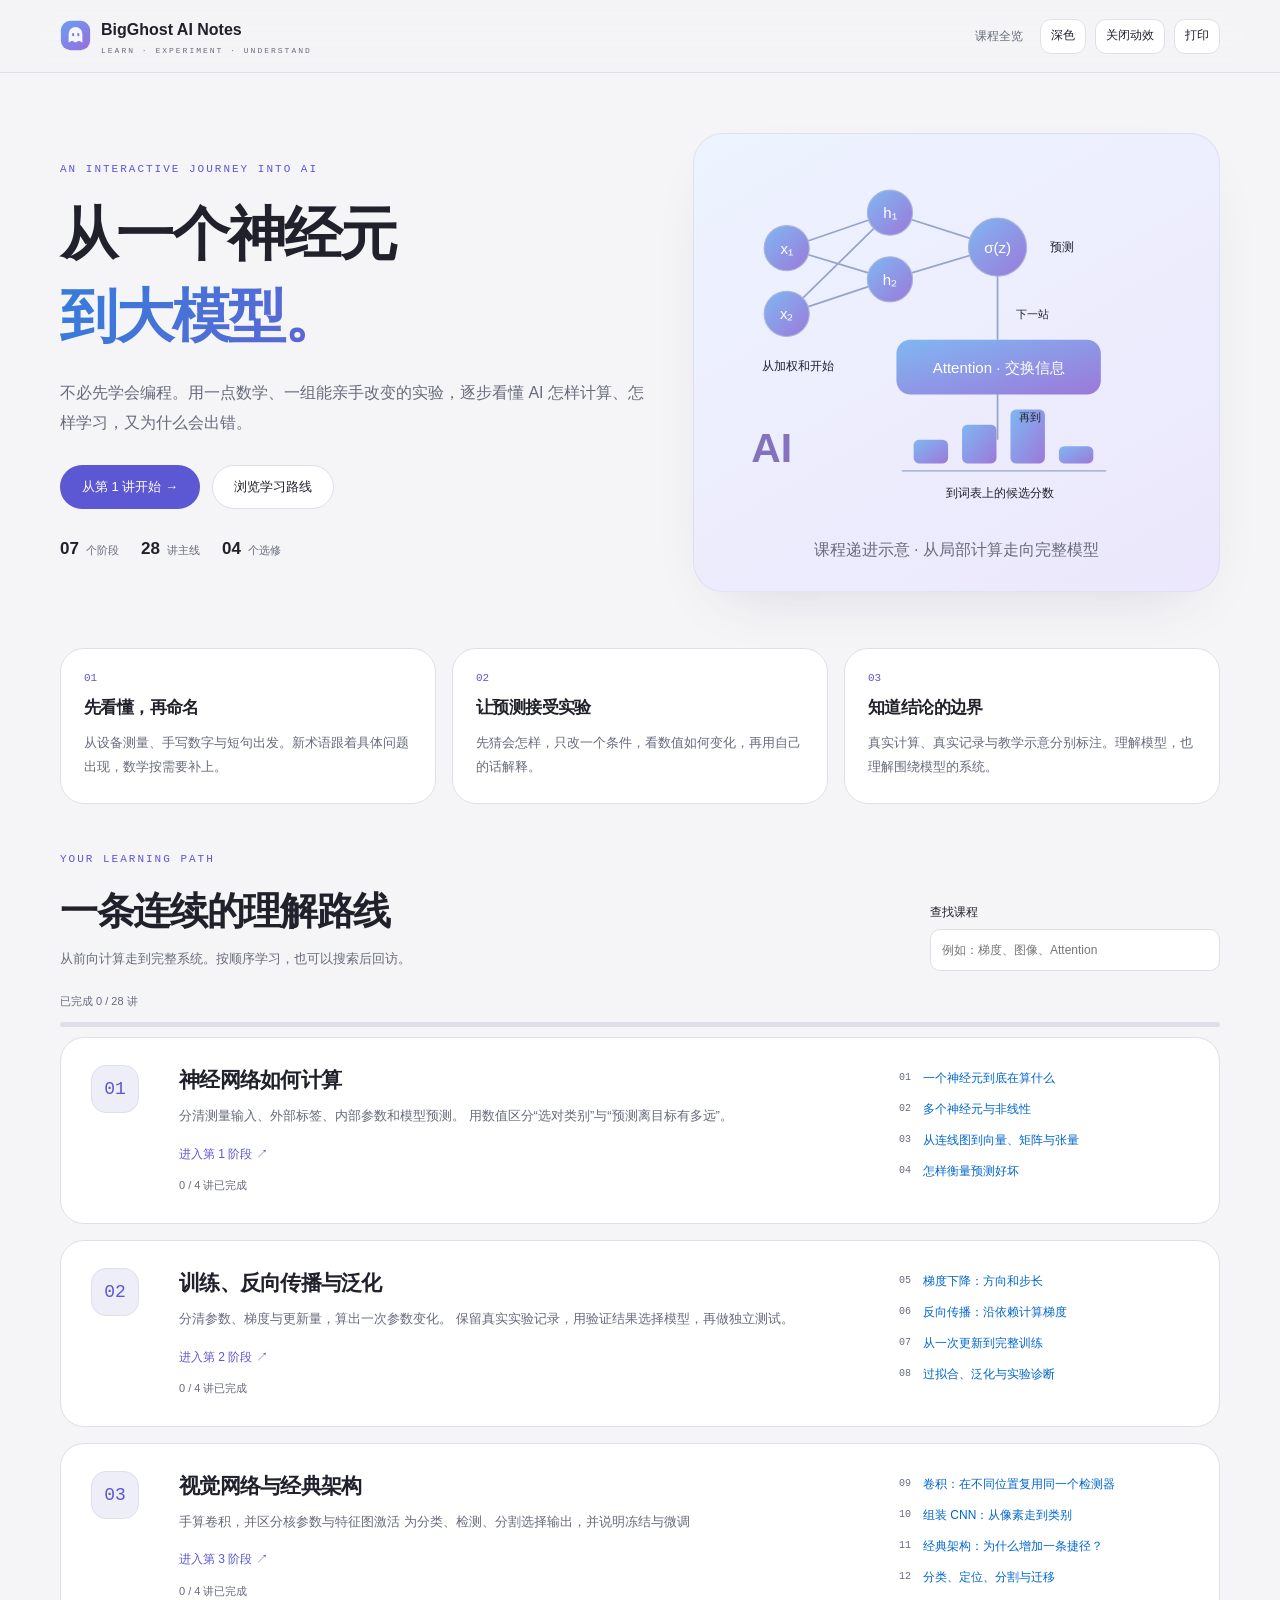
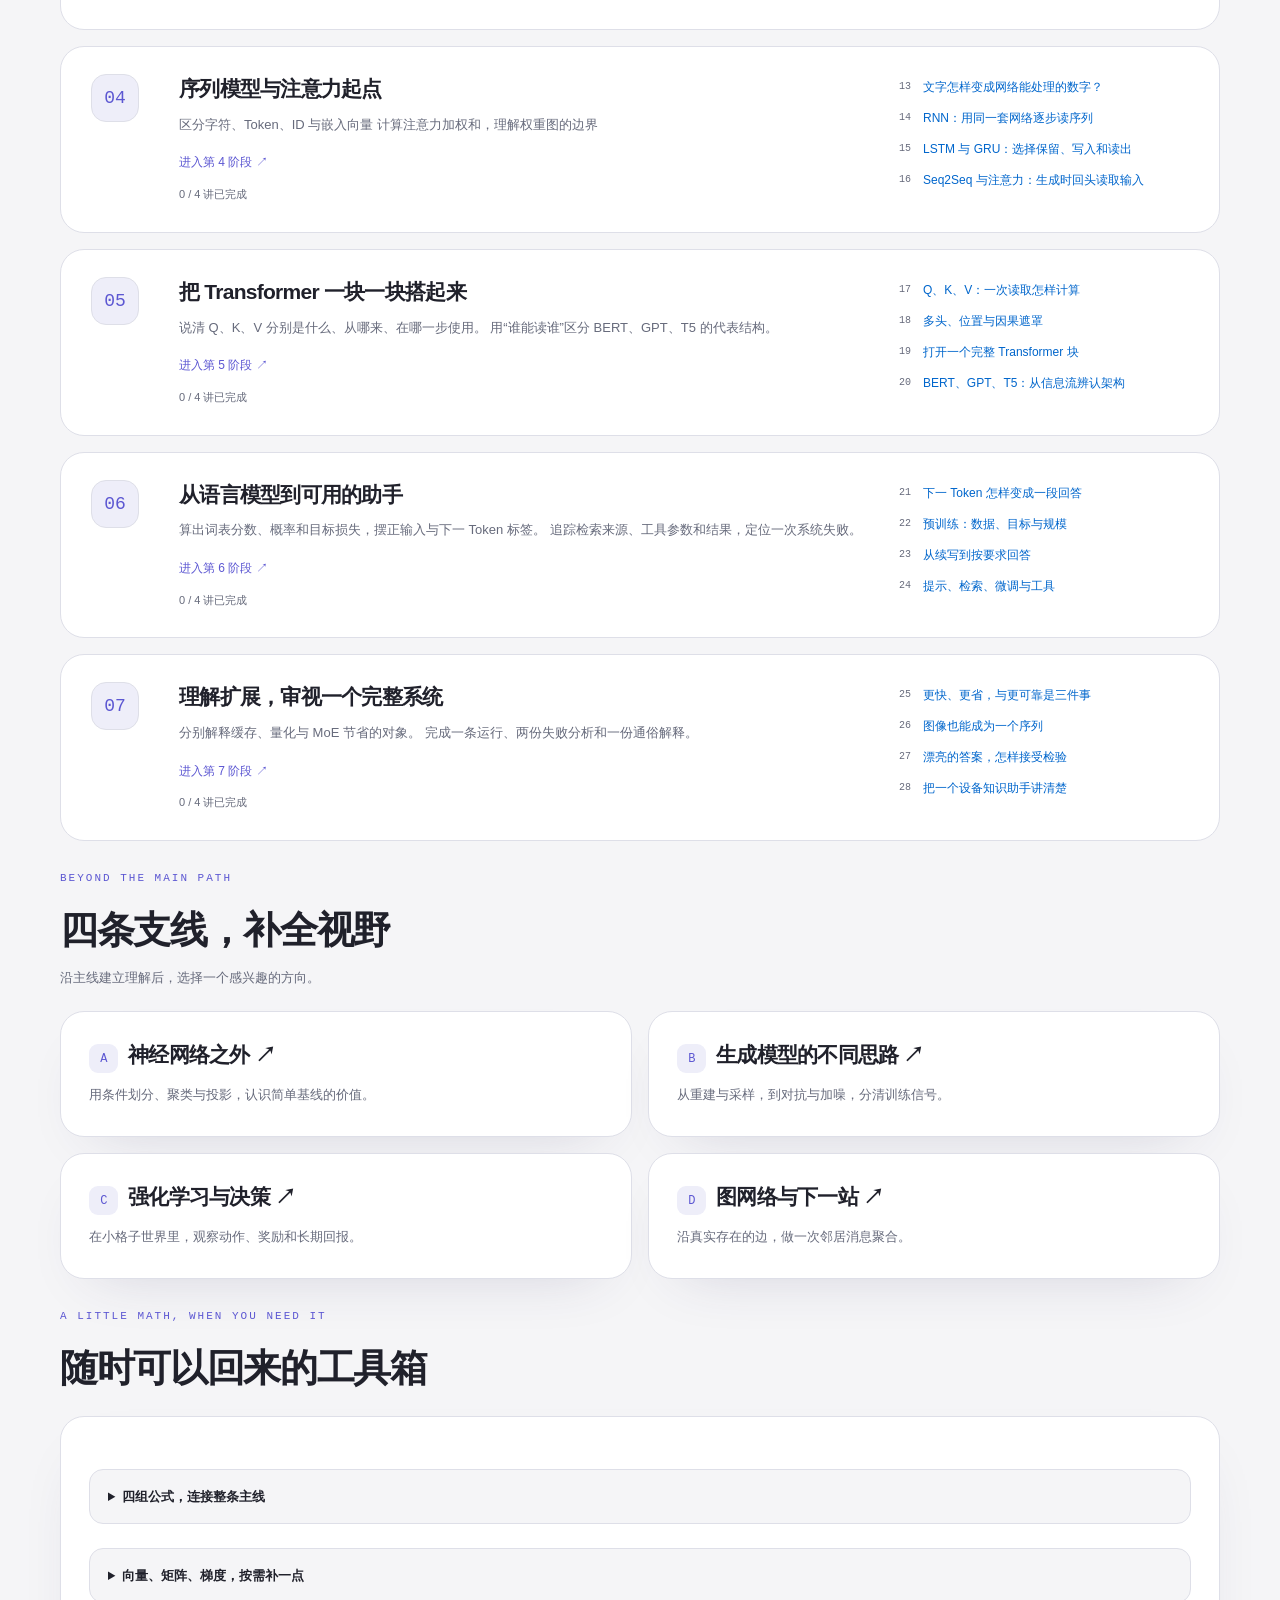
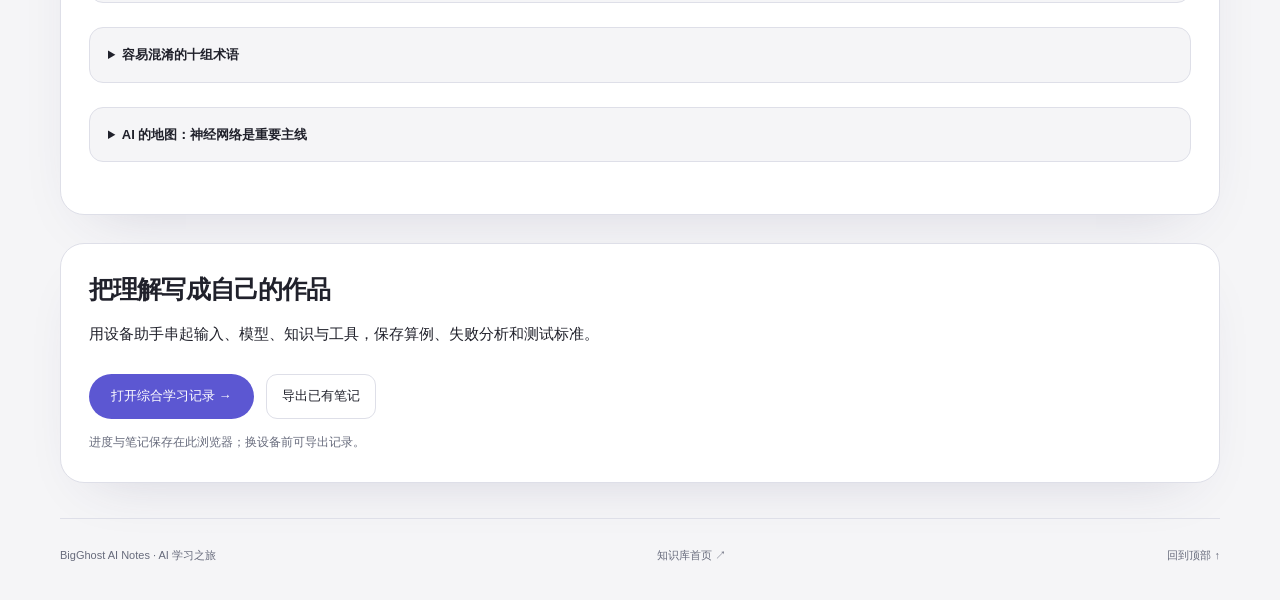
==== commit ff62ac74: "AI foundation course refined" ====
--- a/site/notes/ai-foundations/index.html
+++ b/site/notes/ai-foundations/index.html
@@ -1,2 +1,2 @@
 <!DOCTYPE html><html lang="zh-CN" data-theme="light" data-motion="on"><head><meta charset="utf-8"><meta name="viewport" content="width=device-width,initial-scale=1"><title>从一个神经元到大模型 · BigGhost AI Notes</title><meta name="description" content="7 个阶段、28 讲与四个选修。用可操作的数值实验，理解神经网络、训练、Transformer 和 AI 应用系统。"><meta name="theme-color" content="#f5f5f7"><link rel="icon" href="../../favicon.ico" sizes="16x16 32x32 48x48">
-<link rel="icon" type="image/svg+xml" sizes="any" href="[data-uri]"><script>try{const s=localStorage.getItem('bigghost-note-ai-foundations-theme');document.documentElement.dataset.theme=s==='dark'||(!s&&matchMedia('(prefers-color-scheme: dark)').matches)?'dark':'light';document.documentElement.dataset.motion=localStorage.getItem('bigghost-note-ai-foundations-motion')==='off'||matchMedia('(prefers-reduced-motion: reduce)').matches?'off':'on';}catch(_){}</script><link rel="stylesheet" href="assets/course.css"></head><body id="top"><a class="skip" href="#main">跳转到主要内容</a><header class="topbar"><div class="wrap topinner"><a class="brand" href="../../index.html"><img src="../../favicon.svg" alt=""><span>BigGhost AI Notes<small>LEARN · EXPERIMENT · UNDERSTAND</small></span></a><div class="top-actions"><a href="index.html">课程全览</a><button data-theme-toggle>深色</button><button data-motion-toggle>关闭动效</button><button data-print>打印</button></div></div></header><main id="main" class="wrap"><section class="hero hero-home"><div><div class="eyebrow">AN INTERACTIVE JOURNEY INTO AI</div><h1><span>从一个神经元</span><span class="gradient">到大模型。</span></h1><p>不必先学会编程。用一点数学、一组能亲手改变的实验，逐步看懂 AI 怎样计算、怎样学习，又为什么会出错。</p><div class="hero-actions"><a class="button primary" data-resume href="stage-1.html#lesson-1">从第 1 讲开始 →</a><a class="button" href="#roadmap">浏览学习路线</a></div><div class="hero-meta"><span><b>07</b> 个阶段</span><span><b>28</b> 讲主线</span><span><b>04</b> 个选修</span></div></div><div class="hero-diagram"><svg viewBox="0 0 440 330" role="img" aria-labelledby="hero-network-title"><title id="hero-network-title">课程路线：从神经元计算，到注意力，再到词表输出</title><defs><linearGradient id="course-block-gradient" x1="0" y1="0" x2="1" y2="1"><stop stop-color="#80b7f2"/><stop offset="1" stop-color="#9b79da"/></linearGradient></defs><g stroke="#95a4c8" stroke-width="1.6" fill="none"><path d="M62 82L158 49M62 82L158 111M62 143L158 49M62 143L158 111M158 49L258 81M158 111L258 81M258 81V167M258 214V260"/></g><g fill="url(#course-block-gradient)" stroke="#a9b6d9"><circle cx="62" cy="82" r="21"/><circle cx="62" cy="143" r="21"/><circle cx="158" cy="49" r="21"/><circle cx="158" cy="111" r="21"/><circle cx="258" cy="81" r="27"/></g><g fill="#fff" font-size="14" text-anchor="middle"><text x="62" y="87">x₁</text><text x="62" y="148">x₂</text><text x="158" y="54">h₁</text><text x="158" y="116">h₂</text><text x="258" y="86">σ(z)</text></g><g fill="currentColor" font-size="11"><text x="39" y="195">从加权和开始</text><text x="307" y="85">预测</text></g><rect x="164" y="167" width="190" height="51" rx="13" fill="url(#course-block-gradient)"/><text x="259" y="198" text-anchor="middle" fill="#fff" font-size="14">Attention · 交换信息</text><g fill="url(#course-block-gradient)"><rect x="180" y="260" width="32" height="22" rx="5"/><rect x="225" y="246" width="32" height="36" rx="5"/><rect x="270" y="232" width="32" height="50" rx="5"/><rect x="315" y="266" width="32" height="16" rx="5"/></g><path d="M169 289h190" stroke="#96a7c5"/><text x="275" y="147" fill="currentColor" font-size="10">下一站</text><text x="278" y="243" fill="currentColor" font-size="10">再到</text><text x="260" y="313" text-anchor="middle" fill="currentColor" font-size="11">到词表上的候选分数</text><text x="29" y="281" fill="#8472bd" font-size="38" font-weight="600">AI</text></svg><p class="diagram-caption">课程递进示意 · 从局部计算走向完整模型</p></div></section><div class="orientation"><section class="card"><div class="num">01</div><h3>先看懂，再命名</h3><p>从设备测量、手写数字与短句出发。新术语跟着具体问题出现，数学按需要补上。</p></section><section class="card"><div class="num">02</div><h3>让预测接受实验</h3><p>先猜会怎样，只改一个条件，看数值如何变化，再用自己的话解释。</p></section><section class="card"><div class="num">03</div><h3>知道结论的边界</h3><p>真实计算、真实记录与教学示意分别标注。理解模型，也理解围绕模型的系统。</p></section></div><section id="roadmap"><div class="section-top"><div><div class="eyebrow">YOUR LEARNING PATH</div><h2>一条连续的理解路线</h2><p>从前向计算走到完整系统。按顺序学习，也可以搜索后回访。</p></div><label class="control">查找课程<input class="course-search" type="text" data-search placeholder="例如：梯度、图像、Attention" autocomplete="off"></label></div><div class="progress-text" data-progress-text>已完成 0 / 28 讲</div><div class="progress-track"><div class="progress-fill"></div></div><p class="small muted" data-search-status role="status"></p><div class="roadmap"><article class="stage-card" data-search="神经网络如何计算 神经网络把输入数字经过一系列带参数的运算变成预测。先看清它算了什么，才能理解它如何学习。这里用虚构设备的温度与振动指标贯穿四讲；所有设备样本都是教学数据，不表示真实异常规律。 一个神经元到底在算什么 把判断拆成乘法、加法和一个平滑函数，模型就不再是一个只有答案的黑盒。 多个神经元与非线性 隐藏层能把原坐标变成新的特征；非线性让这种组合获得单一直线没有的表达能力。 从连线图到向量、矩阵与张量 矩阵没有换掉神经元算法，只是把同类乘加运算排在一起。先检查形状，再计算数值。 怎样衡量预测好坏 准确率关心选对了多少次，损失还可以衡量离正确目标有多远。训练需要一个可计算的改进目标。"><div class="stage-number">01</div><div><h3><a href="stage-1.html">神经网络如何计算</a></h3><p>手算一个神经元，并区分输入、参数、预测与标签。 区分预测类别、准确率、概率输出与损失。</p><a class="stage-link" href="stage-1.html">进入第 1 阶段 ↗</a><div class="stage-status" data-stage-progress="1">0 / 4 讲已完成</div></div><ol class="stage-lessons"><li><a href="stage-1.html#lesson-1"><b>01</b><span>一个神经元到底在算什么</span></a></li><li><a href="stage-1.html#lesson-2"><b>02</b><span>多个神经元与非线性</span></a></li><li><a href="stage-1.html#lesson-3"><b>03</b><span>从连线图到向量、矩阵与张量</span></a></li><li><a href="stage-1.html#lesson-4"><b>04</b><span>怎样衡量预测好坏</span></a></li></ol></article><article class="stage-card" data-search="训练、反向传播与泛化 前向计算回答“模型如何预测”，训练回答“参数如何改变”。接下来先学方向与步长，再亲手核对反向传播，最后用真实的小网络训练观察：见过的数据变好了，新数据是否也变好？ 梯度下降：方向和步长 梯度描述当前位置的变化率，学习率决定走多远。朝着局部下降方向走，也可能因为步子太大而失败。 反向传播：沿依赖计算梯度 先保存一次前向账单，再保持参数不动，沿每条依赖乘局部导数；最后才统一更新。 从一次更新到完整训练 完整训练不仅是重复反传，还要事先分好数据、记录更新次数，并让验证只观察而不改变参数。 过拟合、泛化与实验诊断 训练成绩说明模型如何处理见过的数据；泛化需要新数据的证据。曲线帮助提出假设，控制变量帮助检验假设。"><div class="stage-number">02</div><div><h3><a href="stage-2.html">训练、反向传播与泛化</a></h3><p>按梯度符号与学习率算出参数更新，识别振荡与发散。 运行可复现的对照实验，用验证快照选择模型并解释失败。</p><a class="stage-link" href="stage-2.html">进入第 2 阶段 ↗</a><div class="stage-status" data-stage-progress="2">0 / 4 讲已完成</div></div><ol class="stage-lessons"><li><a href="stage-2.html#lesson-5"><b>05</b><span>梯度下降：方向和步长</span></a></li><li><a href="stage-2.html#lesson-6"><b>06</b><span>反向传播：沿依赖计算梯度</span></a></li><li><a href="stage-2.html#lesson-7"><b>07</b><span>从一次更新到完整训练</span></a></li><li><a href="stage-2.html#lesson-8"><b>08</b><span>过拟合、泛化与实验诊断</span></a></li></ol></article><article class="stage-card" data-search="视觉网络与经典架构 图像仍然是一组数字。卷积网络的特点，是在相邻位置之间建立局部连接，并在不同位置复用参数。从一个 3×3 窗口出发，沿着特征图、下采样和任务头，走到完整的视觉系统。 卷积：在不同位置复用同一个检测器 一个局部形状出现在左边或右边，需要重新学一套规则吗？卷积让同一个小窗口计算沿着图片移动。 组装 CNN：从像素走到类别 核能算出局部响应，但分类需要整条计算路线。先追踪每层的形状，再讨论网络是否学会识别。 经典架构：为什么增加一条捷径？ “更深”同时涉及表达能力、优化和泛化。残差连接先保留输入，再加上网络算出的一份修正。 分类、定位、分割与迁移 同一张图片可以回答不同问题。先确定答案的形式，才能决定标签、任务头和训练方式。"><div class="stage-number">03</div><div><h3><a href="stage-3.html">视觉网络与经典架构</a></h3><p>手算卷积，并区分核参数与特征图激活 为分类、检测、分割选择输出，并说明冻结与微调</p><a class="stage-link" href="stage-3.html">进入第 3 阶段 ↗</a><div class="stage-status" data-stage-progress="3">0 / 4 讲已完成</div></div><ol class="stage-lessons"><li><a href="stage-3.html#lesson-9"><b>09</b><span>卷积：在不同位置复用同一个检测器</span></a></li><li><a href="stage-3.html#lesson-10"><b>10</b><span>组装 CNN：从像素走到类别</span></a></li><li><a href="stage-3.html#lesson-11"><b>11</b><span>经典架构：为什么增加一条捷径？</span></a></li><li><a href="stage-3.html#lesson-12"><b>12</b><span>分类、定位、分割与迁移</span></a></li></ol></article><article class="stage-card" data-search="序列模型与注意力起点 从 Token 的查表开始，跟踪同一个网络怎样逐步读入序列，再通过门控制保留、写入与读出。最后亲手计算注意力的加权读取，为下一阶段的 Transformer 建立数值基础。 文字怎样变成网络能处理的数字？ 分成哪些片段、为片段编号、从表中取向量，是三个不同步骤。先把它们拆开，才能理解模型读到的究竟是什么。 RNN：用同一套网络逐步读序列 每来一个新输入，网络把它和已有状态一起计算。变化的是状态，复用的是同一组参数。 LSTM 与 GRU：选择保留、写入和读出 保留旧信息、加入新内容、暂不输出，是不同操作。门控用连续数值调节这些操作的强度。 Seq2Seq 与注意力：生成时回头读取输入 生成第一个位置和第三个位置时，可能需要不同的信息。注意力让当前步骤按一组权重读取源序列的表示。"><div class="stage-number">04</div><div><h3><a href="stage-4.html">序列模型与注意力起点</a></h3><p>区分字符、Token、ID 与嵌入向量 计算注意力加权和，理解权重图的边界</p><a class="stage-link" href="stage-4.html">进入第 4 阶段 ↗</a><div class="stage-status" data-stage-progress="4">0 / 4 讲已完成</div></div><ol class="stage-lessons"><li><a href="stage-4.html#lesson-13"><b>13</b><span>文字怎样变成网络能处理的数字？</span></a></li><li><a href="stage-4.html#lesson-14"><b>14</b><span>RNN：用同一套网络逐步读序列</span></a></li><li><a href="stage-4.html#lesson-15"><b>15</b><span>LSTM 与 GRU：选择保留、写入和读出</span></a></li><li><a href="stage-4.html#lesson-16"><b>16</b><span>Seq2Seq 与注意力：生成时回头读取输入</span></a></li></ol></article><article class="stage-card" data-search="把 Transformer 一块一块搭起来 注意力输出的是更新后的表示。沿着一条行向量，从查询、匹配和加权读取出发，补齐位置机制、遮罩、MLP、残差与归一化，最后辨认三类常见架构。所有小数组均为人工教学参数，浏览器确实执行运算，但它们没有经过语言训练。 Q、K、V：一次读取怎样计算 当前位置先决定各读多少，再汇总可见位置提供的内容。Q/K 负责匹配，V 提供内容。 多头、位置与因果遮罩 三种机制解决三件事：不同投影提供多组读取，位置机制提供顺序线索，遮罩限定信息权限。 打开一个完整 Transformer 块 本课固定使用 Pre-LN：先归一化，再进入子层；两条残差保留各自的原输入。 BERT、GPT、T5：从信息流辨认架构 网络怎样连接，与它被要求预测什么，是两个需要分别回答的问题。"><div class="stage-number">05</div><div><h3><a href="stage-5.html">把 Transformer 一块一块搭起来</a></h3><p>算出一行注意力，分清权重与输出向量。 从信息可见范围与训练目标两个角度比较 BERT、GPT、T5。</p><a class="stage-link" href="stage-5.html">进入第 5 阶段 ↗</a><div class="stage-status" data-stage-progress="5">0 / 4 讲已完成</div></div><ol class="stage-lessons"><li><a href="stage-5.html#lesson-17"><b>17</b><span>Q、K、V：一次读取怎样计算</span></a></li><li><a href="stage-5.html#lesson-18"><b>18</b><span>多头、位置与因果遮罩</span></a></li><li><a href="stage-5.html#lesson-19"><b>19</b><span>打开一个完整 Transformer 块</span></a></li><li><a href="stage-5.html#lesson-20"><b>20</b><span>BERT、GPT、T5：从信息流辨认架构</span></a></li></ol></article><article class="stage-card" data-search="从语言模型到可用的助手 网络顶端的向量怎样变成候选词？文本怎样成为训练标签？示范和偏好怎样改变模型？新手册与精确计算又从哪里进入系统？这四讲把参数学习、逐步生成和外部工具接起来，并在每条连接上检查信息来源。 下一 Token 怎样变成一段回答 输出头给词表打分；训练把原文错开一位作为目标，生成则把刚选出的 Token 接回前缀。 预训练：数据、目标与规模 参数量、独立数据、训练 Token 数和运算预算是不同的量。比较模型，需要先对齐任务与证据。 从续写到按要求回答 示范告诉模型怎样回答，偏好比较告诉模型哪段更合适；可验证反馈则用明确规则检查结果。 提示、检索、微调与工具 新资料进入上下文，训练改变参数，工具执行明确函数。一个可靠的流程必须追踪来源、单位和停止条件。"><div class="stage-number">06</div><div><h3><a href="stage-6.html">从语言模型到可用的助手</a></h3><p>从隐藏向量计算词表分数、概率与损失。 跟踪一次有来源、有工具参数、可定位失败的助手流程。</p><a class="stage-link" href="stage-6.html">进入第 6 阶段 ↗</a><div class="stage-status" data-stage-progress="6">0 / 4 讲已完成</div></div><ol class="stage-lessons"><li><a href="stage-6.html#lesson-21"><b>21</b><span>下一 Token 怎样变成一段回答</span></a></li><li><a href="stage-6.html#lesson-22"><b>22</b><span>预训练：数据、目标与规模</span></a></li><li><a href="stage-6.html#lesson-23"><b>23</b><span>从续写到按要求回答</span></a></li><li><a href="stage-6.html#lesson-24"><b>24</b><span>提示、检索、微调与工具</span></a></li></ol></article><article class="stage-card" data-search="理解扩展，审视一个完整系统 到这里，我们已经能从输入追到生成。现在用同一条主线读懂缓存、量化、专家与多模态，再把设备助手变成可以检查的实验对象。 更快、更省，与更可靠是三件事 缓存减少重复工作，量化减少数字存储，稀疏专家减少参与的分支。它们改变的对象不同，也都有成本。 图像也能成为一个序列 图像切块、图文匹配和看图回答是三种不同机制。把表示的来源追清楚，就能把语言主线迁移到多模态。 漂亮的答案，怎样接受检验 先规定任务和通过条件，再看结果。把错误拆到具体题目和具体环节，才知道下一步该改什么。 把一个设备知识助手讲清楚 把组件放回整体：搭一条数据流，算一条真实日志，注入一个故障，再用自己的语言解释。"><div class="stage-number">07</div><div><h3><a href="stage-7.html">理解扩展，审视一个完整系统</a></h3><p>分别解释缓存、量化与 MoE 节省的对象。 完成一条运行、两份失败分析和一份通俗解释。</p><a class="stage-link" href="stage-7.html">进入第 7 阶段 ↗</a><div class="stage-status" data-stage-progress="7">0 / 4 讲已完成</div></div><ol class="stage-lessons"><li><a href="stage-7.html#lesson-25"><b>25</b><span>更快、更省，与更可靠是三件事</span></a></li><li><a href="stage-7.html#lesson-26"><b>26</b><span>图像也能成为一个序列</span></a></li><li><a href="stage-7.html#lesson-27"><b>27</b><span>漂亮的答案，怎样接受检验</span></a></li><li><a href="stage-7.html#lesson-28"><b>28</b><span>把一个设备知识助手讲清楚</span></a></li></ol></article></div></section><section id="electives"><div class="section-top"><div><div class="eyebrow">BEYOND THE MAIN PATH</div><h2>四条支线，补全视野</h2><p>沿主线建立理解后，选择一个感兴趣的方向。</p></div></div><div class="elective-grid"><a class="card" href="electives.html#elective-a"><h3><span class="number-badge">A</span>神经网络之外 ↗</h3><p>用条件划分、聚类与投影，认识简单基线的价值。</p></a><a class="card" href="electives.html#elective-b"><h3><span class="number-badge">B</span>生成模型的不同思路 ↗</h3><p>从重建与采样，到对抗与加噪，分清训练信号。</p></a><a class="card" href="electives.html#elective-c"><h3><span class="number-badge">C</span>强化学习与决策 ↗</h3><p>在小格子世界里，观察动作、奖励和长期回报。</p></a><a class="card" href="electives.html#elective-d"><h3><span class="number-badge">D</span>图网络与下一站 ↗</h3><p>沿真实存在的边，做一次邻居消息聚合。</p></a></div></section><section id="toolbox"><div class="section-top"><div><div class="eyebrow">A LITTLE MATH, WHEN YOU NEED IT</div><h2>随时可以回来的工具箱</h2></div></div><div class="card"><details class="math-details"><summary>四组公式，连接整条主线</summary><div class="details-body"><p><strong>神经元：</strong><code>z=w·x+b，a=φ(z)</code>。乘权重、相加、加偏置，再经过激活。<a href="stage-1.html#lesson-1">回到第 1 讲</a></p><p><strong>损失：</strong>回归可用 <code>(预测−目标)²</code>；分类可用 <code>−ln p(正确类别)</code>。把误差变成能优化的数。<a href="stage-1.html#lesson-4">回到第 4 讲</a></p><p><strong>学习：</strong><code>参数 ← 参数 − 学习率 × 梯度</code>。梯度说局部变化方向，学习率控制走多远。<a href="stage-2.html#lesson-5">回到第 5 讲</a></p><p><strong>注意力：</strong><code>A=softmax(QKᵀ/√dₖ+M)，Y=AV</code>。逐行匹配，屏蔽禁止位置，再汇总 Value。<a href="stage-5.html#lesson-17">回到第 17 讲</a></p></div></details><details class="math-details"><summary>向量、矩阵、梯度，按需补一点</summary><div class="details-body"><p>向量先理解为一排数；矩阵是一张数字表。课程约定每行一条样本、每列一个特征。矩阵乘法的一项，是左边一行与右边一列逐项相乘后相加。</p><p>导数回答“输入小变一点，输出大约变多少”；多个参数各有一个变化率，合在一起是梯度。链式法则把沿路径的局部变化率相乘，多条路径的贡献相加。</p><p>指数让数变正，softmax 再除以总和；对数将乘法关系变成加法关系。分类损失先抓住“给正确答案的概率越低，惩罚越大”，无需先背完整推导。</p></div></details><details class="math-details"><summary>容易混淆的十组术语</summary><div class="details-body"><div class="table-wrap"><table><thead><tr><th>术语</th><th>怎样区分</th></tr></thead><tbody><tr><th>参数 / 激活</th><td>参数描述计算规则；激活来自这条输入在当前规则下的结果。</td></tr><tr><th>架构 / 训练目标</th><td>架构组织计算；目标规定模型要从数据中学什么。</td></tr><tr><th>梯度 / 更新量</th><td>反传计算梯度；优化器结合学习率与状态决定更新。</td></tr><tr><th>训练 / 推理</th><td>训练改变参数；普通推理用当前参数计算。</td></tr><tr><th>batch / step / epoch</th><td>一批样本 / 一次参数更新 / 一轮遍历训练集。</td></tr><tr><th>Token / ID / Embedding</th><td>切分后的单位 / 词表编号 / 查得的向量表示。</td></tr><tr><th>logit / 概率 / 类别</th><td>任意分数 / 归一化输出 / 按规则选出的离散结果。</td></tr><tr><th>LayerNorm / softmax</th><td>前者调整表示的尺度，后者常把分数归一化为分布。</td></tr><tr><th>参数量 / 上下文长度</th><td>可调数字的数量 / 一次输入能够处理的位置数量。</td></tr><tr><th>RAG / 微调 / Agent</th><td>外部资料进入上下文 / 用数据更新参数 / 组织调用与反馈的系统。</td></tr></tbody></table></div></div></details><details class="math-details"><summary>AI 的地图：神经网络是重要主线</summary><div class="details-body"><p>人工智能研究让机器完成感知、推理、规划和行动等任务，包含规则与搜索等路线。机器学习通过数据改善系统；深度学习以多层网络学习表示。树模型、搜索和规则系统仍可与网络组合。</p><p>监督学习使用外部给定标签；自监督从数据构造目标，例如错开一位的下一词预测；无监督也可以有聚类或重建的优化目标；强化学习从与环境交互得到的回报学习决策。它们是学习信号的区别，不是互斥的应用排行榜。</p><div class="flow"><span>架构：CNN / Transformer</span><span>训练：预训练 / SFT / DPO</span><span>系统：RAG / 工具 / Agent</span></div><p>同一个系统可以同时采用这些不同层面的设计。</p></div></details></div></section><section class="card" style="margin-top:28px"><h2 style="font-size:25px">把理解写成自己的作品</h2><p style="margin-top:12px">用设备助手串起输入、模型、知识与工具，保存算例、失败分析和测试标准。</p><div class="hero-actions"><a class="button primary" href="workbook.html">打开综合学习记录 →</a><button data-export>导出已有笔记</button></div><p class="small muted" style="margin-top:12px" data-storage-status>进度与笔记保存在此浏览器；换设备或清理浏览器前，请导出记录。</p></section><footer class="footer"><span>BigGhost AI Notes · AI 学习之旅</span><a href="../../index.html">知识库首页 ↗</a><a href="#top">回到顶部 ↑</a></footer></main><script src="assets/course.js" defer></script></body></html>+<link rel="icon" type="image/svg+xml" sizes="any" href="[data-uri]"><script>try{const s=localStorage.getItem('bigghost-note-ai-foundations-theme');document.documentElement.dataset.theme=s==='dark'||(!s&&matchMedia('(prefers-color-scheme: dark)').matches)?'dark':'light';document.documentElement.dataset.motion=localStorage.getItem('bigghost-note-ai-foundations-motion')==='off'||matchMedia('(prefers-reduced-motion: reduce)').matches?'off':'on';}catch(_){}</script><link rel="stylesheet" href="assets/course.css"></head><body id="top"><a class="skip" href="#main">跳转到主要内容</a><header class="topbar"><div class="wrap topinner"><a class="brand" href="../../index.html"><img src="../../favicon.svg" alt=""><span>BigGhost AI Notes<small>LEARN · EXPERIMENT · UNDERSTAND</small></span></a><div class="top-actions"><a href="index.html">课程全览</a><button data-theme-toggle>深色</button><button data-motion-toggle>关闭动效</button><button data-print>打印</button></div></div></header><main id="main" class="wrap"><section class="hero hero-home"><div><div class="eyebrow">AN INTERACTIVE JOURNEY INTO AI</div><h1><span>从一个神经元</span><span class="gradient">到大模型。</span></h1><p>不必先学会编程。用一点数学、一组能亲手改变的实验，逐步看懂 AI 怎样计算、怎样学习，又为什么会出错。</p><div class="hero-actions"><a class="button primary" data-resume href="stage-1.html#lesson-1">从第 1 讲开始 →</a><a class="button" href="#roadmap">浏览学习路线</a></div><div class="hero-meta"><span><b>07</b> 个阶段</span><span><b>28</b> 讲主线</span><span><b>04</b> 个选修</span></div></div><div class="hero-diagram"><svg viewBox="0 0 440 330" role="img" aria-labelledby="hero-network-title"><title id="hero-network-title">课程路线：从神经元计算，到注意力，再到词表输出</title><defs><linearGradient id="course-block-gradient" x1="0" y1="0" x2="1" y2="1"><stop stop-color="#80b7f2"/><stop offset="1" stop-color="#9b79da"/></linearGradient></defs><g stroke="#95a4c8" stroke-width="1.6" fill="none"><path d="M62 82L158 49M62 82L158 111M62 143L158 49M62 143L158 111M158 49L258 81M158 111L258 81M258 81V167M258 214V260"/></g><g fill="url(#course-block-gradient)" stroke="#a9b6d9"><circle cx="62" cy="82" r="21"/><circle cx="62" cy="143" r="21"/><circle cx="158" cy="49" r="21"/><circle cx="158" cy="111" r="21"/><circle cx="258" cy="81" r="27"/></g><g fill="#fff" font-size="14" text-anchor="middle"><text x="62" y="87">x₁</text><text x="62" y="148">x₂</text><text x="158" y="54">h₁</text><text x="158" y="116">h₂</text><text x="258" y="86">σ(z)</text></g><g fill="currentColor" font-size="11"><text x="39" y="195">从加权和开始</text><text x="307" y="85">预测</text></g><rect x="164" y="167" width="190" height="51" rx="13" fill="url(#course-block-gradient)"/><text x="259" y="198" text-anchor="middle" fill="#fff" font-size="14">Attention · 交换信息</text><g fill="url(#course-block-gradient)"><rect x="180" y="260" width="32" height="22" rx="5"/><rect x="225" y="246" width="32" height="36" rx="5"/><rect x="270" y="232" width="32" height="50" rx="5"/><rect x="315" y="266" width="32" height="16" rx="5"/></g><path d="M169 289h190" stroke="#96a7c5"/><text x="275" y="147" fill="currentColor" font-size="10">下一站</text><text x="278" y="243" fill="currentColor" font-size="10">再到</text><text x="260" y="313" text-anchor="middle" fill="currentColor" font-size="11">到词表上的候选分数</text><text x="29" y="281" fill="#8472bd" font-size="38" font-weight="600">AI</text></svg><p class="diagram-caption">课程递进示意 · 从局部计算走向完整模型</p></div></section><div class="orientation"><section class="card"><div class="num">01</div><h3>先看懂，再命名</h3><p>从设备测量、手写数字与短句出发。新术语跟着具体问题出现，数学按需要补上。</p></section><section class="card"><div class="num">02</div><h3>让预测接受实验</h3><p>先猜会怎样，只改一个条件，看数值如何变化，再用自己的话解释。</p></section><section class="card"><div class="num">03</div><h3>知道结论的边界</h3><p>真实计算、真实记录与教学示意分别标注。理解模型，也理解围绕模型的系统。</p></section></div><section id="roadmap"><div class="section-top"><div><div class="eyebrow">YOUR LEARNING PATH</div><h2>一条连续的理解路线</h2><p>从前向计算走到完整系统。按顺序学习，也可以搜索后回访。</p></div><label class="control">查找课程<input class="course-search" type="text" data-search placeholder="例如：梯度、图像、Attention" autocomplete="off"></label></div><div class="progress-text" data-progress-text>已完成 0 / 28 讲</div><div class="progress-track"><div class="progress-fill"></div></div><p class="small muted" data-search-status role="status"></p><div class="roadmap"><article class="stage-card" data-search="神经网络如何计算 看温度和振动，怎样猜一台设备是否异常？这四讲从一次具体判断出发，逐步看清模型收到什么、内部怎么算、答案怎样核对。设备与数据均为教学设定。 一个神经元到底在算什么 我们想看温度和振动，猜设备是否异常。先分清“交给模型的信息”和“模型算出的答案”，再亲手完成一次判断。 多个神经元与非线性 如果两类点怎样也不能用一条直线分开，怎么办？本讲让两个神经元先算中间数字，再看这种组合为何需要非线性。 从连线图到向量、矩阵与张量 一台设备有两个数字，四台设备就有四组。怎样把这些数字排整齐，让同一个网络成批计算，同时不弄混参数与结果？ 怎样衡量预测好坏 模型给出答案后，怎样判断有没有进步？只看类别是否正确还不够，我们还需要一个衡量预测与目标差距的数字。"><div class="stage-number">01</div><div><h3><a href="stage-1.html">神经网络如何计算</a></h3><p>分清测量输入、外部标签、内部参数和模型预测。 用数值区分“选对类别”与“预测离目标有多远”。</p><a class="stage-link" href="stage-1.html">进入第 1 阶段 ↗</a><div class="stage-status" data-stage-progress="1">0 / 4 讲已完成</div></div><ol class="stage-lessons"><li><a href="stage-1.html#lesson-1"><b>01</b><span>一个神经元到底在算什么</span></a></li><li><a href="stage-1.html#lesson-2"><b>02</b><span>多个神经元与非线性</span></a></li><li><a href="stage-1.html#lesson-3"><b>03</b><span>从连线图到向量、矩阵与张量</span></a></li><li><a href="stage-1.html#lesson-4"><b>04</b><span>怎样衡量预测好坏</span></a></li></ol></article><article class="stage-card" data-search="训练、反向传播与泛化 已经会算一次预测，接下来怎样让它变好？先用一个参数看清方向与步长，再沿小网络求变化率，最后训练真实的小模型，检查它能否处理新样本。 梯度下降：方向和步长 如果一个参数往左或往右调，损失会怎样变化？先用一个只有一个参数的小问题，看清“往哪边改”和“一次改多少”。 反向传播：沿依赖计算梯度 参数影响中间结果，中间结果再影响预测。怎样顺着这些依赖，算出每个参数对最终损失的变化率？我们只用一个极小网络逐步核对。 从一次更新到完整训练 现在会更新一次参数了。如果有 200 条设备记录，哪些用来学习，哪些用来检查？一次更新与一轮训练又有什么区别？ 过拟合、泛化与实验诊断 训练点分对了，新设备也会分对吗？本讲先区分“见过的数据”与“新的同类数据”，再用一次只改一个条件的实验寻找证据。"><div class="stage-number">02</div><div><h3><a href="stage-2.html">训练、反向传播与泛化</a></h3><p>分清参数、梯度与更新量，算出一次参数变化。 保留真实实验记录，用验证结果选择模型，再做独立测试。</p><a class="stage-link" href="stage-2.html">进入第 2 阶段 ↗</a><div class="stage-status" data-stage-progress="2">0 / 4 讲已完成</div></div><ol class="stage-lessons"><li><a href="stage-2.html#lesson-5"><b>05</b><span>梯度下降：方向和步长</span></a></li><li><a href="stage-2.html#lesson-6"><b>06</b><span>反向传播：沿依赖计算梯度</span></a></li><li><a href="stage-2.html#lesson-7"><b>07</b><span>从一次更新到完整训练</span></a></li><li><a href="stage-2.html#lesson-8"><b>08</b><span>过拟合、泛化与实验诊断</span></a></li></ol></article><article class="stage-card" data-search="视觉网络与经典架构 从“拿一张小权重表处理一块图片”开始，先分清窗口、核与特征图，再沿尺寸追踪整个网络。最后比较不同任务需要什么输出，以及已有参数怎样复用。 卷积：在不同位置复用同一个检测器 图片中的一条竖边从左边移到右边，能否仍用同一套规则找到它？先用一张小权重表，算出一个位置的响应，再把它移到下一个位置。 组装 CNN：从像素走到类别 一张图怎样变成“更像 3，还是更像 8”？把局部响应逐步汇总，再交给分类头。每一步先问：这里有几张数值表，每张多大？ 经典架构：为什么增加一条捷径？ 往网络里多加一层，怎样让它至少有机会保留已有结果？残差连接让输入直接走一条路，再加上另一条路算出的修正。 分类、定位、分割与迁移 一张图里有两个数字：只要知道有哪些，还是要指出各自的位置？先说明要什么答案，再决定网络怎样输出、需要怎样的训练标签。"><div class="stage-number">03</div><div><h3><a href="stage-3.html">视觉网络与经典架构</a></h3><p>手算卷积，并区分核参数与特征图激活 为分类、检测、分割选择输出，并说明冻结与微调</p><a class="stage-link" href="stage-3.html">进入第 3 阶段 ↗</a><div class="stage-status" data-stage-progress="3">0 / 4 讲已完成</div></div><ol class="stage-lessons"><li><a href="stage-3.html#lesson-9"><b>09</b><span>卷积：在不同位置复用同一个检测器</span></a></li><li><a href="stage-3.html#lesson-10"><b>10</b><span>组装 CNN：从像素走到类别</span></a></li><li><a href="stage-3.html#lesson-11"><b>11</b><span>经典架构：为什么增加一条捷径？</span></a></li><li><a href="stage-3.html#lesson-12"><b>12</b><span>分类、定位、分割与迁移</span></a></li></ol></article><article class="stage-card" data-search="序列模型与注意力起点 文字先变成可查表的处理单位，再变成数值向量。RNN 让前面留下的状态向后传；门控调节保留与写入；注意力让每个输出步骤重新读取需要的源信息。 文字怎样变成网络能处理的数字？ “温度正常”不能直接与权重相乘。先把文字分块、给每块编号，再取出对应的一组数。分块、编号、向量各做一件不同的事。 RNN：用同一套网络逐步读序列 读到句尾时，怎样仍让开头影响结果？RNN 每读一个新输入，就用“新输入＋已有状态”算出下一份状态。 LSTM 与 GRU：选择保留、写入和读出 某条信息需要留到句尾，新输入却不断到来。能否把“保留多少旧信息”“写入多少新信息”“现在输出多少”分开控制？ Seq2Seq 与注意力：生成时回头读取输入 把“温度 偏高”变成“temperature is high”时，生成不同位置可能需要不同线索。先保存输入各处的表示，再按当前需要读出一份数值摘要。"><div class="stage-number">04</div><div><h3><a href="stage-4.html">序列模型与注意力起点</a></h3><p>区分字符、Token、ID 与嵌入向量 计算注意力加权和，理解权重图的边界</p><a class="stage-link" href="stage-4.html">进入第 4 阶段 ↗</a><div class="stage-status" data-stage-progress="4">0 / 4 讲已完成</div></div><ol class="stage-lessons"><li><a href="stage-4.html#lesson-13"><b>13</b><span>文字怎样变成网络能处理的数字？</span></a></li><li><a href="stage-4.html#lesson-14"><b>14</b><span>RNN：用同一套网络逐步读序列</span></a></li><li><a href="stage-4.html#lesson-15"><b>15</b><span>LSTM 与 GRU：选择保留、写入和读出</span></a></li><li><a href="stage-4.html#lesson-16"><b>16</b><span>Seq2Seq 与注意力：生成时回头读取输入</span></a></li></ol></article><article class="stage-card" data-search="把 Transformer 一块一块搭起来 一句话被变成数字后，一个位置怎样参考其他位置？先算一次注意力，再加入位置线索、读取限制和逐位置加工，最后把这些部件组成 Transformer。 Q、K、V：一次读取怎样计算 读到“升高”，怎样把“设备”和“温度”的信息合进来？注意力先计算各取多少，再按这个比例混合内容。 多头、位置与因果遮罩 一种读取比例不够时，可以并行做几组；还要让模型知道内容在哪个位置，以及哪些位置允许读取。 打开一个完整 Transformer 块 注意力把别处的信息读进来后，还要调整数值、继续加工，并保留原表示。这些步骤组合起来，就构成一个 Transformer 块。 BERT、GPT、T5：从信息流辨认架构 读一段已有文字、接着写下一句、把源文译成另一段话，需要的读取范围不同。先看谁能读谁，再认识 BERT、GPT、T5。"><div class="stage-number">05</div><div><h3><a href="stage-5.html">把 Transformer 一块一块搭起来</a></h3><p>说清 Q、K、V 分别是什么、从哪来、在哪一步使用。 用“谁能读谁”区分 BERT、GPT、T5 的代表结构。</p><a class="stage-link" href="stage-5.html">进入第 5 阶段 ↗</a><div class="stage-status" data-stage-progress="5">0 / 4 讲已完成</div></div><ol class="stage-lessons"><li><a href="stage-5.html#lesson-17"><b>17</b><span>Q、K、V：一次读取怎样计算</span></a></li><li><a href="stage-5.html#lesson-18"><b>18</b><span>多头、位置与因果遮罩</span></a></li><li><a href="stage-5.html#lesson-19"><b>19</b><span>打开一个完整 Transformer 块</span></a></li><li><a href="stage-5.html#lesson-20"><b>20</b><span>BERT、GPT、T5：从信息流辨认架构</span></a></li></ol></article><article class="stage-card" data-search="从语言模型到可用的助手 接到“请回答设备问题”，模型怎样选出下一词？训练怎样改变它的回答方式？如果还需要新手册和精确计算，又由谁提供？沿一次回答分清模型、训练和外部系统。 下一 Token 怎样变成一段回答 给定“设备”，模型怎样接出“正常”，再决定结束？它先计算候选分布，再选择一项；新词进入输入后，才计算下一步。 预训练：数据、目标与规模 两套模型参数一样多，为什么表现仍会不同？它们读过什么、练了多少次、怎样选检查点，都影响结果。 从续写到按要求回答 模型会续写，不一定会按问题回答。让它看一份好答案，或比较两份答案的优劣，能提供不同的训练信号。 提示、检索、微调与工具 “最新 AQ-1，5 分钟采样几次？”既要知道新版手册的间隔，又要算对时间。先找资料，再交给明确的计算函数。"><div class="stage-number">06</div><div><h3><a href="stage-6.html">从语言模型到可用的助手</a></h3><p>算出词表分数、概率和目标损失，摆正输入与下一 Token 标签。 追踪检索来源、工具参数和结果，定位一次系统失败。</p><a class="stage-link" href="stage-6.html">进入第 6 阶段 ↗</a><div class="stage-status" data-stage-progress="6">0 / 4 讲已完成</div></div><ol class="stage-lessons"><li><a href="stage-6.html#lesson-21"><b>21</b><span>下一 Token 怎样变成一段回答</span></a></li><li><a href="stage-6.html#lesson-22"><b>22</b><span>预训练：数据、目标与规模</span></a></li><li><a href="stage-6.html#lesson-23"><b>23</b><span>从续写到按要求回答</span></a></li><li><a href="stage-6.html#lesson-24"><b>24</b><span>提示、检索、微调与工具</span></a></li></ol></article><article class="stage-card" data-search="理解扩展，审视一个完整系统 学到这里，我们已经能追踪模型里的计算。最后一站把它放进实际任务：怎样减少计算开销，怎样接收图像，怎样检查答案，并用一个设备助手串起整条学习路线。 更快、更省，与更可靠是三件事 同样回答一道题，能否少做重复计算、少占内存？先看清资源花在哪里，再比较三种节省办法。 图像也能成为一个序列 Transformer 处理的是一组向量，向量也可以来自图片。本讲依次拆开三件事：怎样读图块、怎样匹配图文、怎样结合图片回答问题。 漂亮的答案，怎样接受检验 读起来顺不等于答对。先写清什么算通过，再分别检查结论、证据和任务是否完成；每个指标都要能追溯到具体题目。 把一个设备知识助手讲清楚 现在把所学放回一个完整任务：回答设备手册问题。沿同一个问题追踪资料、参数和工具结果，再主动制造一次错误，检查自己能否找出原因。"><div class="stage-number">07</div><div><h3><a href="stage-7.html">理解扩展，审视一个完整系统</a></h3><p>分别解释缓存、量化与 MoE 节省的对象。 完成一条运行、两份失败分析和一份通俗解释。</p><a class="stage-link" href="stage-7.html">进入第 7 阶段 ↗</a><div class="stage-status" data-stage-progress="7">0 / 4 讲已完成</div></div><ol class="stage-lessons"><li><a href="stage-7.html#lesson-25"><b>25</b><span>更快、更省，与更可靠是三件事</span></a></li><li><a href="stage-7.html#lesson-26"><b>26</b><span>图像也能成为一个序列</span></a></li><li><a href="stage-7.html#lesson-27"><b>27</b><span>漂亮的答案，怎样接受检验</span></a></li><li><a href="stage-7.html#lesson-28"><b>28</b><span>把一个设备知识助手讲清楚</span></a></li></ol></article></div></section><section id="electives"><div class="section-top"><div><div class="eyebrow">BEYOND THE MAIN PATH</div><h2>四条支线，补全视野</h2><p>沿主线建立理解后，选择一个感兴趣的方向。</p></div></div><div class="elective-grid"><a class="card" href="electives.html#elective-a"><h3><span class="number-badge">A</span>神经网络之外 ↗</h3><p>用条件划分、聚类与投影，认识简单基线的价值。</p></a><a class="card" href="electives.html#elective-b"><h3><span class="number-badge">B</span>生成模型的不同思路 ↗</h3><p>从重建与采样，到对抗与加噪，分清训练信号。</p></a><a class="card" href="electives.html#elective-c"><h3><span class="number-badge">C</span>强化学习与决策 ↗</h3><p>在小格子世界里，观察动作、奖励和长期回报。</p></a><a class="card" href="electives.html#elective-d"><h3><span class="number-badge">D</span>图网络与下一站 ↗</h3><p>沿真实存在的边，做一次邻居消息聚合。</p></a></div></section><section id="toolbox"><div class="section-top"><div><div class="eyebrow">A LITTLE MATH, WHEN YOU NEED IT</div><h2>随时可以回来的工具箱</h2></div></div><div class="card"><details class="math-details"><summary>四组公式，连接整条主线</summary><div class="details-body"><p><strong>神经元：</strong><code>z=w·x+b，a=φ(z)</code>。乘权重、相加、加偏置，再经过激活。<a href="stage-1.html#lesson-1">回到第 1 讲</a></p><p><strong>损失：</strong>回归可用 <code>(预测−目标)²</code>；分类可用 <code>−ln p(正确类别)</code>。把误差变成能优化的数。<a href="stage-1.html#lesson-4">回到第 4 讲</a></p><p><strong>学习：</strong><code>参数 ← 参数 − 学习率 × 梯度</code>。梯度说局部变化方向，学习率控制走多远。<a href="stage-2.html#lesson-5">回到第 5 讲</a></p><p><strong>注意力：</strong><code>A=softmax(QKᵀ/√dₖ+M)，Y=AV</code>。逐行匹配，屏蔽禁止位置，再汇总 Value。<a href="stage-5.html#lesson-17">回到第 17 讲</a></p></div></details><details class="math-details"><summary>向量、矩阵、梯度，按需补一点</summary><div class="details-body"><ul><li><strong>向量：</strong>一排有顺序的数。例如 [0.8,0.3] 分别记录一台设备的温度与振动指标。</li><li><strong>矩阵：</strong>一张数字表。本课程常约定每行一条样本、每列一个特征；换公式时仍要检查轴的含义。</li><li><strong>矩阵乘法：</strong>选左表一行、右表一列，对应数字相乘再相加，得到结果中的一项。</li><li><strong>导数：</strong>一个量小变一点，另一个量大约变多少。对多个参数分别计算这种变化率，排在一起就是梯度。</li><li><strong>链式法则：</strong>沿计算依赖逐步传递变化率；一条路径上的贡献相乘，多条路径的贡献相加。</li><li><strong>softmax：</strong>先对分数取指数，再除以指数总和，得到非负且和为 1 的数值。</li><li><strong>分类损失：</strong>先掌握 −ln p 的作用：给正确类别的概率 p 越低，惩罚越大。</li></ul></div></details><details class="math-details"><summary>容易混淆的十组术语</summary><div class="details-body"><div class="table-wrap"><table><thead><tr><th>术语</th><th>怎样区分</th></tr></thead><tbody><tr><th>参数 / 激活</th><td>参数描述计算规则；激活来自这条输入在当前规则下的结果。</td></tr><tr><th>架构 / 训练目标</th><td>架构组织计算；目标规定模型要从数据中学什么。</td></tr><tr><th>梯度 / 更新量</th><td>反传计算梯度；优化器结合学习率与状态决定更新。</td></tr><tr><th>训练 / 推理</th><td>训练改变参数；普通推理用当前参数计算。</td></tr><tr><th>batch / step / epoch</th><td>一批样本 / 一次参数更新 / 一轮遍历训练集。</td></tr><tr><th>Token / ID / Embedding</th><td>切分后的单位 / 词表编号 / 查得的向量表示。</td></tr><tr><th>logit / 概率 / 类别</th><td>任意分数 / 归一化输出 / 按规则选出的离散结果。</td></tr><tr><th>LayerNorm / softmax</th><td>前者调整表示的尺度，后者常把分数归一化为分布。</td></tr><tr><th>参数量 / 上下文长度</th><td>可调数字的数量 / 一次输入能够处理的位置数量。</td></tr><tr><th>RAG / 微调 / Agent</th><td>外部资料进入上下文 / 用数据更新参数 / 组织调用与反馈的系统。</td></tr></tbody></table></div></div></details><details class="math-details"><summary>AI 的地图：神经网络是重要主线</summary><div class="details-body"><ul><li><strong>人工智能（AI）：</strong>让机器完成感知、推理、规划和行动等任务的研究与技术，包含规则、搜索等多种路线。</li><li><strong>机器学习：</strong>主要通过数据改善系统在任务中的表现。树模型与神经网络都可以用于机器学习。</li><li><strong>深度学习：</strong>使用多层神经网络学习表示，是本课程主线。</li></ul><p>还可以按“学习信号来自哪里”区分训练方式：</p><ul><li><strong>监督学习：</strong>使用外部给定的已知结果作为标签，例如检修人员标记设备正常或异常。</li><li><strong>自监督学习：</strong>从数据本身构造目标，例如遮住一个词让模型预测，或预测后续 Token。</li><li><strong>无监督学习：</strong>没有外部类别标签，也可以用聚类、重建等目标学习数据结构。</li><li><strong>强化学习：</strong>从与环境交互的回报中学习怎样选择行动。</li></ul><p>这些是在比较学习信号；同一系统可以组合多种方法。</p><div class="flow"><span>架构：CNN / Transformer</span><span>训练：预训练 / SFT / DPO</span><span>系统：RAG / 工具 / Agent</span></div><p>同一个系统可以同时采用这些不同层面的设计。</p></div></details></div></section><section class="card" style="margin-top:28px"><h2 style="font-size:25px">把理解写成自己的作品</h2><p style="margin-top:12px">用设备助手串起输入、模型、知识与工具，保存算例、失败分析和测试标准。</p><div class="hero-actions"><a class="button primary" href="workbook.html">打开综合学习记录 →</a><button data-export>导出已有笔记</button></div><p class="small muted" style="margin-top:12px" data-storage-status>进度与笔记保存在此浏览器；换设备或清理浏览器前，请导出记录。</p></section><footer class="footer"><span>BigGhost AI Notes · AI 学习之旅</span><a href="../../index.html">知识库首页 ↗</a><a href="#top">回到顶部 ↑</a></footer></main><script src="assets/course.js" defer></script></body></html>
--- a/site/notes/ai-foundations/assets/course.css
+++ b/site/notes/ai-foundations/assets/course.css
@@ -11,3 +11,28 @@
 @media(max-width:600px){.top-actions button{white-space:nowrap;flex-shrink:0}.brand{line-height:1.3}.brand>span{max-width:110px}.brand small{display:none}}
 
 .export-dialog{width:min(720px,calc(100% - 28px));max-height:85dvh;overflow:auto;border:1px solid var(--line);border-radius:24px;padding:25px;background:var(--surface);color:var(--ink);box-shadow:0 25px 90px #0004}.export-dialog::backdrop{background:#11182780;backdrop-filter:blur(4px)}.export-dialog h2{font-size:25px}.export-dialog p{margin:10px 0}.export-dialog textarea{height:280px;margin:16px 0;font-size:13px}.export-dialog .controls{margin-top:15px}
+
+/* Reader-facing definitions, comparison notes and short calculation steps. */
+.lesson-part > :is(ul,ol),.details-body > :is(ul,ol){margin:14px 0;padding-left:25px}
+.lesson-part > :is(ul,ol) > li + li,.details-body > :is(ul,ol) > li + li{margin-top:11px}
+.lesson-part > :last-child,.details-body > :last-child{margin-bottom:0}
+.concept-list{display:grid;gap:12px;margin:16px 0}
+.concept-list > div{padding:15px 18px;border:1px solid var(--line);border-radius:12px;background:var(--bg);min-width:0}
+.concept-list dt{font-weight:650;line-height:1.6;margin-bottom:6px}
+.concept-list dd{margin:0;line-height:1.85}
+.reading-note{border-left:3px solid var(--accent);border-radius:0 10px 10px 0;background:var(--soft);padding:14px 17px;margin:16px 0;line-height:1.85}
+.lesson-part .explore-details{margin:16px 0;border-top:1px solid var(--line);border-bottom:1px solid var(--line)}
+.lesson-part .explore-details > summary{color:var(--accent);font-size:13px}
+.lesson-part .explore-details .details-body{padding:0 0 15px}
+@media(max-width:600px){.concept-list > div{padding:12px 14px}.reading-note{padding:12px 14px}.lesson-part > :is(ul,ol),.details-body > :is(ul,ol){padding-left:21px}}
+@media print{.concept-list > div,.reading-note{break-inside:avoid}.concept-list > div{padding:8px 12px}.concept-list{gap:8px}.lesson-part li{break-inside:avoid}}
+@media screen and (max-width:600px){
+ .concept-table{display:block;min-width:0}
+ .concept-table thead{position:absolute;width:1px;height:1px;overflow:hidden;clip-path:inset(50%);white-space:nowrap}
+ .concept-table tbody{display:grid;gap:12px}
+ .concept-table tr{display:block;border:1px solid var(--line);border-radius:12px;padding:12px 14px;background:var(--bg)}
+ .concept-table td{display:block;padding:0;border:0;font-size:13px;background:transparent}
+ .concept-table td+td{margin-top:10px}
+ .concept-table td::before{content:attr(data-label);display:block;color:var(--muted);font-size:11px;margin-bottom:3px}
+ .concept-table td:first-child{font-size:14px}
+}
